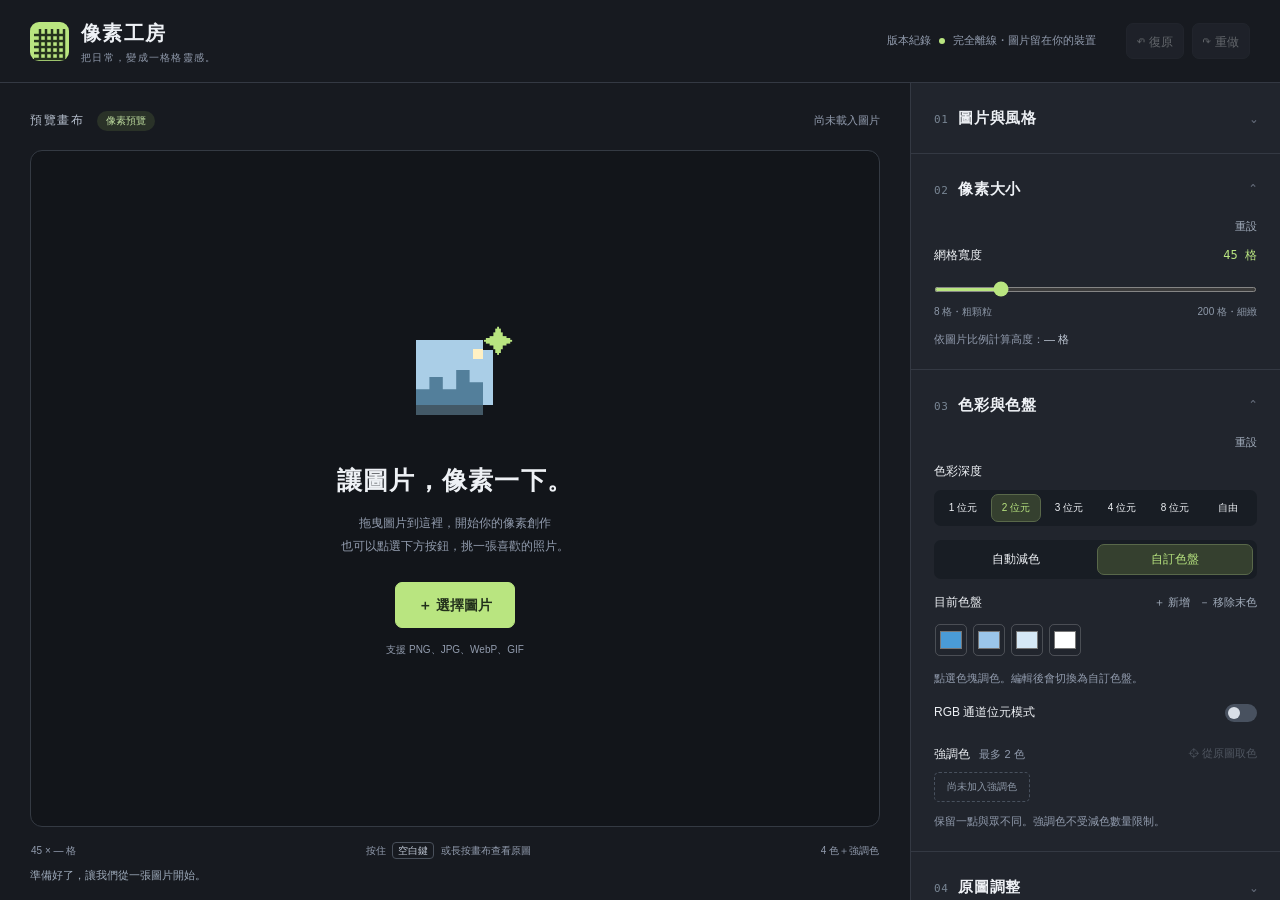
==== index.html @ fbfb3b8d "deploy: publish Pixel Studio v1.1.0 with release history" ====
<!doctype html>
<html lang="zh-TW">
<head><meta charset="utf-8"><meta name="viewport" content="width=device-width,initial-scale=1"><meta name="author" content="muddy.soup"><meta name="theme-color" content="#171a20"><title>像素工房｜像素藝術轉換器</title><link rel="stylesheet" href="styles.css"><link rel="icon" href="data:image/svg+xml,%3Csvg xmlns='http://www.w3.org/2000/svg' viewBox='0 0 32 32'%3E%3Crect width='32' height='32' rx='6' fill='%23b9e580'/%3E%3Cpath d='M7 7h18v18H7zM7 13h18M7 19h18M13 7v18M19 7v18' fill='none' stroke='%2322301b' stroke-width='2'/%3E%3C/svg%3E"></head>
<body>
<header class="topbar"><a class="brand" href="./index.html"><span class="brand-icon" aria-hidden="true">▦</span><span>像素工房<small>把日常，變成一格格靈感。</small></span></a><div class="header-actions"><a class="version-link" href="./changelog.html" target="_blank" rel="noopener" title="v1.1.0 版本紀錄">版本紀錄</a><span class="privacy"><i></i>完全離線・圖片留在你的裝置</span><button id="undo" class="icon-button" title="復原（Ctrl / ⌘ + Z）" disabled>↶ <span>復原</span></button><button id="redo" class="icon-button" title="重做（Ctrl / ⌘ + Shift + Z）" disabled>↷ <span>重做</span></button></div></header>
<main class="workspace">
<section class="preview-pane" aria-label="圖片預覽">
<div class="preview-toolbar"><span class="eyebrow">預覽畫布</span><span id="previewMode" class="pill">像素預覽</span><span id="imageInfo" class="image-info">尚未載入圖片</span></div>
<div id="stage" class="stage" tabindex="0" aria-label="預覽畫布，可拖放圖片；按住空白鍵查看原圖">
<div id="empty" class="empty"><div class="empty-art" aria-hidden="true"><span>✦</span><i></i><b></b></div><h1>讓圖片，像素一下。</h1><p>拖曳圖片到這裡，開始你的像素創作<br>也可以點選下方按鈕，挑一張喜歡的照片。</p><button id="emptyUpload" class="primary">＋ 選擇圖片</button><small>支援 PNG、JPG、WebP、GIF</small></div>
<div id="canvasWrap" class="canvas-wrap" hidden><canvas id="preview" aria-label="轉換後的像素圖片"></canvas><canvas id="original" aria-label="原始圖片" hidden></canvas><canvas id="gridCanvas" aria-hidden="true"></canvas></div>
<div id="dropHint" class="drop-hint" hidden>放開圖片，開始轉換</div><div id="processing" class="processing" hidden>正在繪製像素…</div>
</div>
<footer class="preview-footer"><span id="gridInfo">45 × — 格</span><span>按住 <kbd>空白鍵</kbd> 或長按畫布查看原圖</span><span id="colorInfo">4 色＋強調色</span></footer>
<div id="status" class="status" role="status" aria-live="polite">準備好了，讓我們從一張圖片開始。</div>
</section>
<aside class="controls" aria-label="轉換設定">
<section class="control-section"><details id="presetDetails"><summary><span class="section-heading"><h2><span>01</span>圖片與風格</h2><span class="disclosure" aria-hidden="true">⌄</span></span></summary><div class="section-reset"><button class="reset" data-reset="preset">重設</button></div><input id="fileInput" type="file" accept="image/png,image/jpeg,image/webp,image/gif,image/bmp,image/avif" hidden><button id="upload" class="upload-button">＋ 上傳圖片 <span id="filename">從裝置選擇</span></button><div class="label-line"><label>風格預設</label><button id="savePreset" class="text-button">＋ 儲存目前設定</button></div><div id="presets" class="presets"></div><form id="presetForm" class="preset-form" hidden><input id="presetName" type="text" maxlength="30" placeholder="為你的風格取個名字" aria-label="預設名稱"><button class="small-button" type="submit">儲存</button><button id="cancelPreset" type="button" class="small-button">取消</button></form></details></section>
<section class="control-section"><details id="pixelDetails" open><summary><span class="section-heading"><h2><span>02</span>像素大小</h2><span class="disclosure" aria-hidden="true">⌄</span></span></summary><div class="section-reset"><button class="reset" data-reset="pixel">重設</button></div><div class="label-line"><label for="width">網格寬度</label><output id="widthValue" for="width">45 格</output></div><input id="width" type="range" min="8" max="200" value="45"><div class="range-hints"><span>8 格・粗顆粒</span><span>200 格・細緻</span></div><p class="hint">依圖片比例計算高度：<strong id="heightValue">— 格</strong></p></details></section>
<section class="control-section"><details id="colorDetails" open><summary><span class="section-heading"><h2><span>03</span>色彩與色盤</h2><span class="disclosure" aria-hidden="true">⌄</span></span></summary><div class="section-reset"><button class="reset" data-reset="color">重設</button></div><label class="field-label">色彩深度</label><div id="bits" class="segmented bits" aria-label="色彩深度"><button data-bit="1">1 位元</button><button data-bit="2">2 位元</button><button data-bit="3">3 位元</button><button data-bit="4">4 位元</button><button data-bit="8">8 位元</button><button data-bit="free">自由</button></div><div id="freeRow" hidden><div class="label-line"><label for="count">色彩數量</label><output id="countValue">4 色</output></div><input id="count" type="range" min="2" max="256" value="4"></div><div class="segmented mode" id="modes"><button data-mode="auto">自動減色</button><button data-mode="custom">自訂色盤</button></div><div class="label-line"><label id="paletteLabel">目前色盤</label><span><button id="addColor" class="text-button">＋ 新增</button><button id="removeColor" class="text-button">－ 移除末色</button></span></div><div id="palette" class="palette" aria-labelledby="paletteLabel"></div><p class="hint">點選色塊調色。編輯後會切換為自訂色盤。</p><div class="toggle-line"><label for="rgb">RGB 通道位元模式</label><input id="rgb" type="checkbox" role="switch"></div><div id="rgbOptions" class="rgb-options" hidden><label>紅 <select id="redBits" aria-label="紅色通道位元"><option>1</option><option>2</option><option selected>3</option><option>4</option><option>5</option><option>6</option><option>7</option><option>8</option></select></label><label>綠 <select id="greenBits" aria-label="綠色通道位元"><option>1</option><option>2</option><option selected>3</option><option>4</option><option>5</option><option>6</option><option>7</option><option>8</option></select></label><label>藍 <select id="blueBits" aria-label="藍色通道位元"><option>1</option><option selected>2</option><option>3</option><option>4</option><option>5</option><option>6</option><option>7</option><option>8</option></select></label><p class="hint">改用固定 RGB 格點量化；強調色仍優先保留。下方顯示實際使用色彩。</p></div><div class="label-line accent-heading"><label>強調色 <small>最多 2 色</small></label><button id="eyedropper" class="text-button" disabled>⌖ 從原圖取色</button></div><div id="accents" class="accents"></div><p id="pickHint" class="hint">保留一點與眾不同。強調色不受減色數量限制。</p></details></section>
<section class="control-section"><details id="adjustDetails"><summary><span class="section-heading"><h2><span>04</span>原圖調整</h2><span class="disclosure">⌄</span></span></summary><div class="label-line"><span class="hint">減色前套用至原圖</span><button class="reset" data-reset="adjust">重設</button></div><div class="label-line"><label for="brightness">亮度</label><output id="brightnessValue">0</output></div><input id="brightness" type="range" min="-100" max="100" value="0"><div class="label-line"><label for="contrast">對比</label><output id="contrastValue">0</output></div><input id="contrast" type="range" min="-100" max="100" value="0"><div class="label-line"><label for="saturation">飽和度</label><output id="saturationValue">0</output></div><input id="saturation" type="range" min="-100" max="100" value="0"></details></section>
<section class="control-section"><details id="detailDetails"><summary><span class="section-heading"><h2><span>05</span>細節處理</h2><span class="disclosure" aria-hidden="true">⌄</span></span></summary><div class="section-reset"><button class="reset" data-reset="detail">重設</button></div><div class="toggle-line"><label for="dither">抖色 <small>增加色彩層次</small></label><input id="dither" type="checkbox" role="switch"></div><select id="ditherMethod" aria-label="抖色方式" hidden><option value="floyd">佛洛伊德－史坦伯格</option><option value="bayer">拜耳有序抖色</option></select><div class="toggle-line"><label for="clean">移除孤立雜點</label><input id="clean" type="checkbox" role="switch"></div><div class="toggle-line"><label for="outline">像素描邊</label><div class="inline"><input id="outlineColor" type="color" value="#17202b" aria-label="描邊顏色"><input id="outline" type="checkbox" role="switch"></div></div><p class="hint compact">沿主體外緣與明顯色塊邊界描邊。</p><div class="toggle-line"><label for="grid">網格輔助線</label><div class="inline"><input id="gridColor" type="color" value="#667085" aria-label="網格顏色"><input id="grid" type="checkbox" role="switch"></div></div></details></section>
<section class="control-section"><details id="editorDetails"><summary><span class="section-heading"><h2><span>06</span>手動修像素</h2><span class="disclosure" aria-hidden="true">⌄</span></span></summary>
<div id="editorTools" class="editor-tools" aria-label="修像素工具"><button data-tool="view" aria-pressed="true">檢視</button><button data-tool="pencil" aria-pressed="false" disabled>鉛筆</button><button data-tool="eraser" aria-pressed="false" disabled>橡皮擦</button><button data-tool="picker" aria-pressed="false" disabled>滴管</button></div>
<p class="hint">從目前色盤選色後，在預覽上點選或拖曳。滴管取像素成品的顏色；橡皮擦會變透明。</p><div id="paintPalette" class="paint-palette" aria-label="繪畫色盤"></div><p id="brushInfo" class="hint"></p>
<div class="label-line"><span id="editCount">尚未修補</span><button id="clearEdits" class="text-button" disabled>清除修補</button></div><p class="hint">調色與效果會保留修補的原色。改變格數或換圖前會提醒。檢視模式可長按對照原圖；修補請先下載保存。</p>
</details></section>
<section class="control-section"><details id="backgroundDetails"><summary><span class="section-heading"><h2><span>07</span>去除背景</h2><span class="disclosure" aria-hidden="true">⌄</span></span></summary>
<div class="editor-tools"><button id="removeBackground" disabled>一鍵去背</button><button id="restoreBackground" disabled>還原背景</button></div>
<div class="label-line"><label for="backgroundTolerance">色彩容差</label><output id="backgroundToleranceValue">24</output></div><input id="backgroundTolerance" type="range" min="0" max="100" value="24">
<p class="hint">依邊緣主要顏色移除連通背景。容差越高，移除越多；適合單色或近似單色背景，主體若與背景同色可能一起移除。手動修補會保留。</p><p id="backgroundInfo" class="hint" role="status">尚未去背</p>
</details></section>
<section class="control-section export-section"><details id="exportDetails"><summary><span class="section-heading"><h2><span>08</span>匯出作品</h2><span class="disclosure" aria-hidden="true">⌄</span></span></summary><div class="section-reset"><button class="reset" data-reset="export">重設</button></div><div class="label-line"><label for="scale">放大倍率</label><output id="scaleValue">10 倍</output></div><input id="scale" type="range" min="1" max="20" value="10"><div class="toggle-line"><label for="exportGrid">在 PNG 中包含網格</label><input id="exportGrid" type="checkbox" role="switch"></div><div class="export-info"><span>PNG・保留透明背景</span><span id="exportSize">— × — 像素</span></div><button id="download" class="primary download" disabled>↓ 下載像素 PNG</button><button id="downloadSVG" class="download svg-download" disabled>↓ 下載向量 SVG</button><p class="hint center">PNG 近鄰放大；SVG 合併同色方塊，可任意縮放。<br>SVG 保留透明背景，不包含輔助網格。</p></details></section>
</aside></main><script src="app.js"></script></body></html>
---- styles.css ----
:root{color-scheme:dark;--bg:#171a20;--panel:#21252d;--line:#343943;--text:#eef1f5;--muted:#929cae;--accent:#b9e580}*{box-sizing:border-box}body{margin:0;background:var(--bg);color:var(--text);font:14px/1.6 -apple-system,BlinkMacSystemFont,"Segoe UI","Noto Sans TC",sans-serif}button,input,select{font:inherit}button{cursor:pointer;border:1px solid var(--line);color:var(--text);background:#2b303a;border-radius:7px;padding:8px 12px;transition:background .15s,border-color .15s}button:hover{background:#3a424e;border-color:#73806f}button:disabled{opacity:.35;cursor:not-allowed}button:focus-visible,input:focus-visible,select:focus-visible,summary:focus-visible,.stage:focus-visible{outline:2px solid var(--accent);outline-offset:4px}button.active{background:#35402d;border-color:var(--accent);color:#d7f7b4}input[type=range]{width:100%;height:5px;accent-color:var(--accent);cursor:pointer;margin:14px 0 12px}input[type=color]{padding:3px;width:34px;height:29px;background:#303640;border:1px solid #4a5361;border-radius:5px;cursor:pointer}input[type=checkbox]{appearance:none;width:32px;height:18px;flex-shrink:0;border-radius:12px;background:#48515f;cursor:pointer;position:relative;margin:0}input[type=checkbox]:after{content:"";width:12px;height:12px;border-radius:50%;position:absolute;top:3px;left:3px;background:#d8dee6;transition:transform .15s}input[type=checkbox]:checked{background:#9ecb6c}input[type=checkbox]:checked:after{background:#19231a;transform:translateX(14px)}input[type=text],select{border:1px solid var(--line);border-radius:6px;color:var(--text);background:#191e26;padding:7px 9px;max-width:100%}select{width:100%;margin:6px 0}input[type=text]{min-width:0}h1,h2,p{margin:0}h2{font-size:15px;font-weight:650;letter-spacing:.04em}h2>span{font:11px ui-monospace,monospace;color:#788593;margin-right:10px}small{font-size:11px;color:var(--muted)}[hidden]{display:none!important}.topbar{height:83px;display:flex;align-items:center;justify-content:space-between;border-bottom:1px solid var(--line);padding:0 30px;gap:20px}.brand{display:flex;gap:12px;align-items:center;text-decoration:none;color:var(--text);font-size:20px;font-weight:750;letter-spacing:.07em}.brand small{display:block;font-size:10px;font-weight:400;letter-spacing:.13em;margin-top:1px}.brand-icon{width:39px;height:39px;background:var(--accent);color:#25331d;display:grid;place-items:center;font-size:30px;border-radius:9px}.header-actions{display:flex;align-items:center;gap:8px}.privacy{font-size:11px;color:var(--muted);margin-right:22px}.privacy i{display:inline-block;width:6px;height:6px;background:var(--accent);border-radius:100%;margin-right:8px}.icon-button{font-size:15px;padding:5px 10px}.icon-button span{font-size:12px}.workspace{display:grid;grid-template-columns:minmax(0,1fr) 370px;height:calc(100dvh - 83px)}.preview-pane{padding:25px 30px 12px;display:flex;flex-direction:column;min-width:0;min-height:0}.preview-toolbar{display:flex;align-items:center;gap:12px;margin-bottom:17px;min-height:25px}.eyebrow{font-size:12px;letter-spacing:.14em;color:#b7c0ce}.pill{background:#2a3228;color:#bddb9e;font-size:10px;padding:2px 9px;border-radius:20px}.image-info{margin-left:auto;font-size:11px;color:var(--muted);overflow:hidden;text-overflow:ellipsis;white-space:nowrap;max-width:45%}.stage{position:relative;flex:1;min-height:260px;background:#12151a;border:1px solid #343a43;border-radius:12px;display:flex;align-items:center;justify-content:center;overflow:hidden;padding:28px;touch-action:pan-y;user-select:none}.stage.dragging{border:2px dashed var(--accent)}.stage.picking{cursor:crosshair}.empty{text-align:center}.empty-art{width:118px;height:109px;margin:0 auto 32px;position:relative;background:linear-gradient(90deg,transparent 49%,#222b33 50%,transparent 51%),linear-gradient(transparent 49%,#222b33 50%,transparent 51%);background-size:20px 20px}.empty-art i{display:block;width:67px;height:55px;background:#aacee7;position:absolute;left:20px;top:31px;box-shadow:10px 0 #aacee7,0 -10px #aacee7,0 10px #435967}.empty-art i:after{content:"";position:absolute;bottom:0;left:0;width:67px;height:35px;background:#537f9b;clip-path:polygon(0 100%,0 55%,20% 55%,20% 20%,40% 20%,40% 55%,60% 55%,60% 0,80% 0,80% 35%,100% 35%,100% 100%)}.empty-art b{position:absolute;width:10px;height:10px;background:#fff1c4;top:30px;right:31px}.empty-art span{position:absolute;right:0;top:0;color:var(--accent);font-size:30px}.empty h1{font-size:25px;letter-spacing:.05em;margin-bottom:12px}.empty p{font-size:12px;color:var(--muted);line-height:1.9;margin-bottom:24px}.primary{background:var(--accent);color:#22301b;border-color:var(--accent);font-weight:700;padding:11px 22px}.primary:hover{background:#ccec9e;border-color:#ccec9e}.empty small{display:block;margin-top:14px;font-size:10px}.canvas-wrap{position:relative;flex:none;background-color:#eef0f1;background-image:linear-gradient(45deg,#ccd0d4 25%,transparent 25%),linear-gradient(-45deg,#ccd0d4 25%,transparent 25%),linear-gradient(45deg,transparent 75%,#ccd0d4 75%),linear-gradient(-45deg,transparent 75%,#ccd0d4 75%);background-size:16px 16px;background-position:0 0,0 8px,8px -8px,-8px 0;box-shadow:0 6px 35px #0005}.canvas-wrap canvas{display:block;width:100%;height:100%;image-rendering:-moz-crisp-edges;image-rendering:pixelated}#original{image-rendering:auto}#gridCanvas{position:absolute;inset:0;pointer-events:none}.preview-footer{display:flex;align-items:center;justify-content:space-between;gap:10px;font-size:10px;color:var(--muted);padding:16px 1px 8px}kbd{font:10px inherit;border:1px solid #49505b;border-radius:4px;padding:2px 5px;color:#c0c8d5;margin:0 4px}.status{font-size:11px;color:#9eabbb;min-height:21px}.status.error{color:#ffada3}.processing{position:absolute;bottom:14px;right:14px;background:#222c;backdrop-filter:blur(8px);padding:6px 12px;border-radius:6px;font-size:12px}.drop-hint{position:absolute;inset:0;display:grid;place-items:center;background:#263223ee;font-size:22px;color:var(--accent);z-index:3;pointer-events:none}.controls{overflow-y:auto;background:var(--panel);border-left:1px solid var(--line);scrollbar-color:#515b68 transparent;scrollbar-width:thin}.control-section{padding:21px 23px;border-bottom:1px solid var(--line)}.section-heading{display:flex;align-items:center;justify-content:space-between;margin-bottom:17px}.reset,.text-button{border:0;background:transparent;padding:0;color:#a5b0bf;font-size:11px;border-radius:2px}.reset:hover,.text-button:hover{background:transparent;color:var(--accent)}.upload-button{width:100%;text-align:left;border-style:dashed;font-size:12px;padding:12px;margin-bottom:17px;background:#272d36}.upload-button span{float:right;font-size:10px;color:var(--muted);max-width:160px;overflow:hidden;text-overflow:ellipsis;white-space:nowrap}.label-line{display:flex;align-items:center;justify-content:space-between;gap:8px;margin:8px 0;font-size:12px}.label-line>span:has(button){display:flex;gap:9px}output{color:var(--accent);font:12px ui-monospace,monospace}.presets{display:flex;gap:7px;flex-wrap:wrap;margin-top:10px}.preset-item{position:relative;display:flex;align-items:center;max-width:100%}.preset-button{font-size:11px;padding:8px 10px;display:flex;gap:7px;align-items:center;min-width:0}.preset-dots{display:flex}.preset-dots i{height:9px;width:6px}.preset-delete{font-size:12px;border-radius:0 6px 6px 0;padding:7px 6px;margin-left:-3px}.preset-form{display:flex;gap:5px;margin-top:12px}.preset-form input{width:100%}.small-button{font-size:11px;padding:5px;white-space:nowrap}.range-hints{display:flex;justify-content:space-between;color:#8e99a9;font-size:10px}.hint{font-size:11px;color:var(--muted);line-height:1.7;margin-top:10px}.hint strong{font-weight:400;color:#c1cad7}.field-label{font-size:12px;display:block;margin-bottom:9px}.segmented{display:flex;gap:3px;background:#181d24;padding:4px;border-radius:7px}.segmented button{flex:1;white-space:nowrap;padding:5px 0;font-size:10px;background:transparent;border:1px solid transparent}.segmented button.active{color:var(--accent);background:#35402f;border-color:#59684a}.mode{margin:14px 0}.mode button{font-size:12px}.palette{display:flex;gap:6px;flex-wrap:wrap;max-height:165px;overflow-y:auto;padding:3px 1px}.swatch{width:32px!important;height:32px!important;padding:2px!important;border:1px solid #ffffff30!important;background:transparent!important}.palette.large .swatch{width:25px!important;height:25px!important}.toggle-line{display:flex;justify-content:space-between;align-items:center;gap:12px;margin-top:16px;font-size:12px}.toggle-line label{cursor:pointer}.toggle-line small{margin-left:5px;font-size:10px}.inline{display:flex;align-items:center;gap:10px}.rgb-options{display:flex;gap:10px;flex-wrap:wrap;margin-top:12px}.rgb-options label{flex:1;font-size:12px}.rgb-options select{display:inline-block;width:50px;margin-left:3px}.rgb-options p{width:100%;margin:0}.accent-heading{margin-top:22px}.accent-heading small{margin-left:6px}.accents{display:flex;gap:8px}.accent-chip{display:flex;align-items:center;gap:4px;padding:4px;background:#191e26;border-radius:6px}.accent-chip button{border:0;background:transparent;padding:0 5px;color:#c3cbd7}.accent-placeholder{border:1px dashed #48515e;border-radius:5px;padding:6px 12px;font-size:10px;color:#8e99a9}.compact{font-size:10px;margin-top:5px}summary{cursor:pointer;list-style:none}summary::-webkit-details-marker{display:none}summary .section-heading{margin-bottom:0}details[open] summary{margin-bottom:15px}details[open] .disclosure{transform:rotate(180deg)}.disclosure{color:var(--muted)}.export-info{display:flex;justify-content:space-between;font-size:10px;color:#9faaba;margin:20px 0 12px}.download{width:100%}.center{text-align:center}.export-section{border-bottom:0}@media(min-width:1500px){.workspace{grid-template-columns:minmax(0,1fr) 400px}.control-section{padding:24px 28px}}@media(max-width:950px){.workspace{grid-template-columns:minmax(0,1fr) 335px}.preview-pane{padding:20px 18px 10px}.privacy{display:none}.preview-footer{flex-wrap:wrap}.preview-footer>span:nth-child(2){order:3;width:100%;text-align:center}.topbar{padding:0 20px}.stage{padding:16px}.control-section{padding:19px}}@media(max-width:680px){.topbar{height:73px;padding:0 15px}.brand{font-size:17px}.brand small{font-size:9px}.icon-button span{display:none}.workspace{display:flex;flex-direction:column;height:auto}.preview-pane{height:62dvh;min-height:390px;padding:15px}.controls{overflow:visible;border-left:0;border-top:1px solid var(--line)}.empty h1{font-size:20px}.empty-art{display:none}.empty p{margin-bottom:15px}.preview-toolbar{margin-bottom:10px}.stage{min-height:210px}.control-section{padding:21px}.image-info{max-width:40%}}

/* Native disclosures retain keyboard and screen-reader semantics. */
.section-reset { display: flex; justify-content: flex-end; margin: 0 0 10px; }
.control-section summary { padding: 2px 0; }
.control-section summary:hover h2 { color: var(--accent); }

/* Editing uses its own swatches, leaving the existing color pickers intact. */
.editor-tools { display: flex; flex-wrap: wrap; gap: 6px; }
.editor-tools button { padding: 7px 10px; font-size: 12px; }
.paint-palette { display: flex; flex-wrap: wrap; gap: 7px; max-height: 160px; overflow: auto; padding: 6px; margin-top: 10px; }
.paint-swatch { width: 32px; height: 32px; min-width: 32px; padding: 0; border: 2px solid #ffffff40; }
.paint-swatch[aria-pressed="true"] { outline: 2px solid var(--accent); outline-offset: 2px; }
.stage.editing { touch-action: none; }
.stage.editing #preview { cursor: crosshair; touch-action: none; }

.svg-download { margin-top: 10px; }

/* Public release history; the converter remains a standalone static page. */
.version-link { color: var(--muted); font-size: 11px; white-space: nowrap; text-decoration: none; }
.version-link:hover, .version-link:focus-visible { color: var(--accent); }
.release-content { max-width: 800px; margin: 0 auto; padding: 48px 28px; }
.release-back { display: inline-block; margin-bottom: 40px; color: var(--accent); text-decoration: none; }
.release-content h1 { font-size: 32px; margin: 8px 0; }
.release-intro { color: var(--muted); margin-bottom: 36px; }
.release-content article { padding: 28px 0; border-top: 1px solid var(--line); }
.release-content h2 { font-size: 22px; margin-bottom: 16px; }
.release-content h2 small { display: inline-block; margin-left: 10px; }
.release-content h3 { font-size: 15px; margin: 26px 0 8px; }
.release-content ul { padding-left: 22px; }
.release-content li { margin: 9px 0; }
.release-content footer { border-top: 1px solid var(--line); padding-top: 24px; color: var(--muted); font-size: 12px; }
@media(max-width:680px) { .topbar { gap: 10px; } .version-link { font-size: 10px; } .release-content { padding: 28px 20px; } }
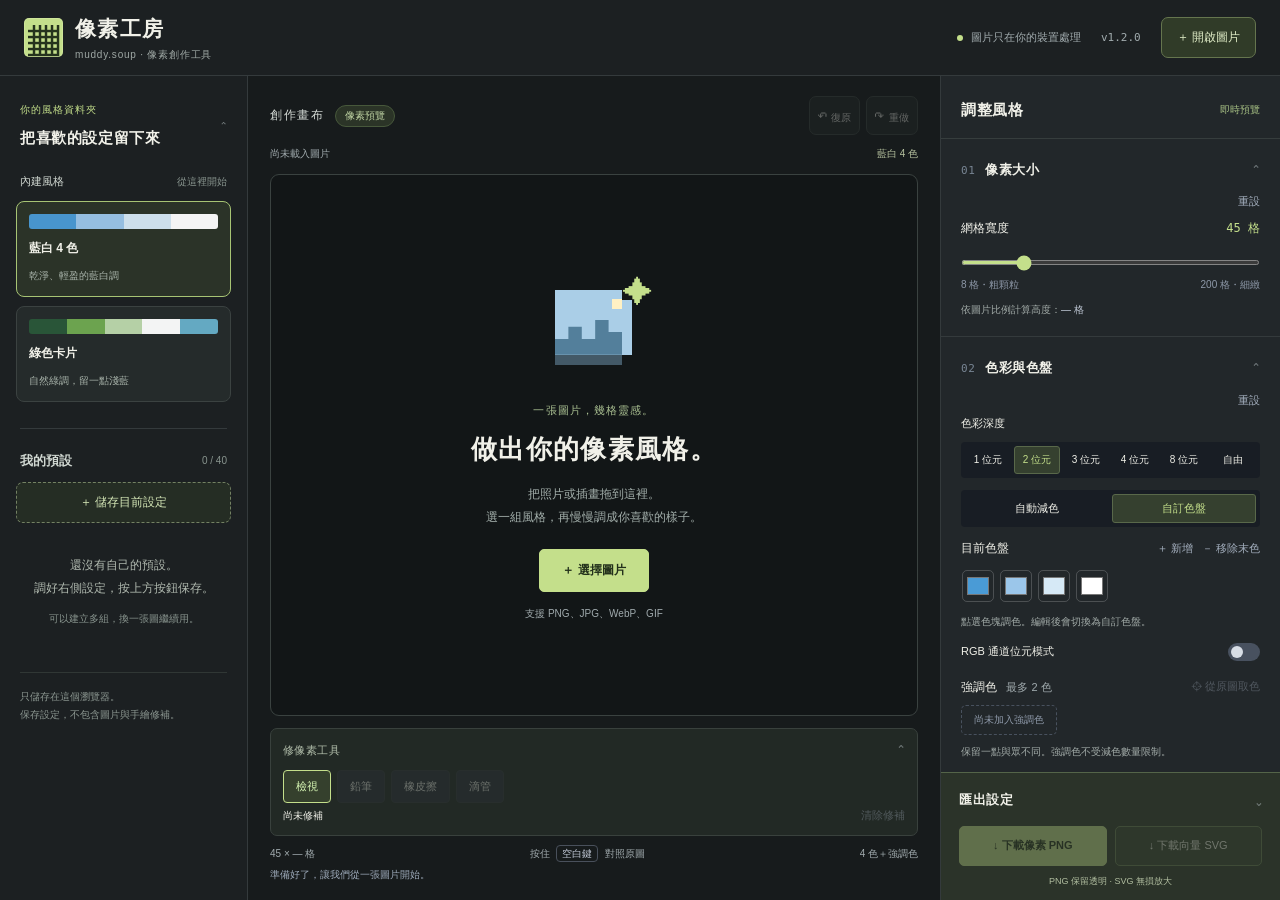
==== commit 37a65b21: "deploy: publish Pixel Studio v1.2.0 with release history" ====
--- a/index.html
+++ b/index.html
@@ -2,33 +2,32 @@
 <html lang="zh-TW">
 <head><meta charset="utf-8"><meta name="viewport" content="width=device-width,initial-scale=1"><meta name="author" content="muddy.soup"><meta name="theme-color" content="#171a20"><title>像素工房｜像素藝術轉換器</title><link rel="stylesheet" href="styles.css"><link rel="icon" href="data:image/svg+xml,%3Csvg xmlns='http://www.w3.org/2000/svg' viewBox='0 0 32 32'%3E%3Crect width='32' height='32' rx='6' fill='%23b9e580'/%3E%3Cpath d='M7 7h18v18H7zM7 13h18M7 19h18M13 7v18M19 7v18' fill='none' stroke='%2322301b' stroke-width='2'/%3E%3C/svg%3E"></head>
 <body>
-<header class="topbar"><a class="brand" href="./index.html"><span class="brand-icon" aria-hidden="true">▦</span><span>像素工房<small>把日常，變成一格格靈感。</small></span></a><div class="header-actions"><a class="version-link" href="./changelog.html" target="_blank" rel="noopener" title="v1.1.0 版本紀錄">版本紀錄</a><span class="privacy"><i></i>完全離線・圖片留在你的裝置</span><button id="undo" class="icon-button" title="復原（Ctrl / ⌘ + Z）" disabled>↶ <span>復原</span></button><button id="redo" class="icon-button" title="重做（Ctrl / ⌘ + Shift + Z）" disabled>↷ <span>重做</span></button></div></header>
-<main class="workspace">
+<header class="topbar"><a class="brand" href="./index.html"><span class="brand-icon" aria-hidden="true">▦</span><span>像素工房<small>muddy.soup · 像素創作工具</small></span></a><div class="header-actions"><span class="privacy"><i></i>圖片只在你的裝置處理</span><a class="version-link" href="./changelog.html" target="_blank" rel="noopener" title="v1.2.0 版本紀錄">v1.2.0</a><input id="fileInput" type="file" accept="image/png,image/jpeg,image/webp,image/gif,image/bmp,image/avif" hidden><button id="upload" class="upload-button header-upload">＋ 開啟圖片 <span id="filename">從裝置選擇</span></button></div></header>
+<main class="workspace"><aside class="preset-library" aria-label="風格與預設"><details id="presetDetails" open>
+<summary class="library-heading"><span><span class="eyebrow">你的風格資料夾</span><h2>把喜歡的設定留下來</h2></span><span class="disclosure" aria-hidden="true">⌄</span></summary>
+<div class="library-body"><div class="library-label">內建風格 <span>從這裡開始</span></div><div id="presets" class="presets"></div>
+<div class="library-label my-label"><h3>我的預設</h3><span id="presetCount">0 / 40</span></div>
+<button id="savePreset" class="save-preset">＋ 儲存目前設定</button>
+<form id="presetForm" class="preset-form" hidden><label id="presetFormTitle" for="presetName">為這組設定取個名字</label><input id="presetName" type="text" maxlength="30" placeholder="例如：海邊藍、植物卡片" autocomplete="off" aria-describedby="presetFormError"><div id="presetFormError" class="form-error" role="alert"></div><div class="form-actions"><button id="presetSubmit" class="primary" type="submit">儲存</button><button id="cancelPreset" type="button">取消</button></div></form>
+<div id="myPresets" class="my-presets"></div><p id="presetEmpty" class="preset-empty">還沒有自己的預設。<br>調好右側設定，按上方按鈕保存。<span>可以建立多組，換一張圖繼續用。</span></p>
+<p class="library-note">只儲存在這個瀏覽器。<br>保存設定，不包含圖片與手繪修補。</p></div></details></aside>
 <section class="preview-pane" aria-label="圖片預覽">
-<div class="preview-toolbar"><span class="eyebrow">預覽畫布</span><span id="previewMode" class="pill">像素預覽</span><span id="imageInfo" class="image-info">尚未載入圖片</span></div>
+<div class="preview-toolbar"><div class="preview-title"><span class="eyebrow">創作畫布</span><span id="previewMode" class="pill">像素預覽</span></div><div class="history-actions"><button id="undo" class="icon-button" title="復原（Ctrl / ⌘ + Z）" disabled>↶ <span>復原</span></button><button id="redo" class="icon-button" title="重做（Ctrl / ⌘ + Shift + Z）" disabled>↷ <span>重做</span></button></div></div>
+<div class="document-line"><span id="imageInfo" class="image-info">尚未載入圖片</span><span id="activeStyle" class="active-style">藍白 4 色</span></div>
 <div id="stage" class="stage" tabindex="0" aria-label="預覽畫布，可拖放圖片；按住空白鍵查看原圖">
-<div id="empty" class="empty"><div class="empty-art" aria-hidden="true"><span>✦</span><i></i><b></b></div><h1>讓圖片，像素一下。</h1><p>拖曳圖片到這裡，開始你的像素創作<br>也可以點選下方按鈕，挑一張喜歡的照片。</p><button id="emptyUpload" class="primary">＋ 選擇圖片</button><small>支援 PNG、JPG、WebP、GIF</small></div>
+<div id="empty" class="empty"><div class="empty-art" aria-hidden="true"><span>✦</span><i></i><b></b></div><div class="empty-kicker">一張圖片，幾格靈感。</div><h1>做出你的像素風格。</h1><p>把照片或插畫拖到這裡。<br>選一組風格，再慢慢調成你喜歡的樣子。</p><button id="emptyUpload" class="primary">＋ 選擇圖片</button><small>支援 PNG、JPG、WebP、GIF</small></div>
 <div id="canvasWrap" class="canvas-wrap" hidden><canvas id="preview" aria-label="轉換後的像素圖片"></canvas><canvas id="original" aria-label="原始圖片" hidden></canvas><canvas id="gridCanvas" aria-hidden="true"></canvas></div>
 <div id="dropHint" class="drop-hint" hidden>放開圖片，開始轉換</div><div id="processing" class="processing" hidden>正在繪製像素…</div>
 </div>
-<footer class="preview-footer"><span id="gridInfo">45 × — 格</span><span>按住 <kbd>空白鍵</kbd> 或長按畫布查看原圖</span><span id="colorInfo">4 色＋強調色</span></footer>
+<section class="editor-shelf"><details id="editorDetails" open><summary><span class="section-heading"><h2>修像素工具</h2><span class="disclosure" aria-hidden="true">⌄</span></span></summary>
+<div id="editorTools" class="editor-tools" aria-label="修像素工具"><button data-tool="view" aria-pressed="true">檢視</button><button data-tool="pencil" aria-pressed="false" disabled>鉛筆</button><button data-tool="eraser" aria-pressed="false" disabled>橡皮擦</button><button data-tool="picker" aria-pressed="false" disabled>滴管</button></div>
+<div id="paintPalette" class="paint-palette" aria-label="繪畫色盤"></div><p id="brushInfo" class="hint"></p>
+<div class="label-line"><span id="editCount">尚未修補</span><button id="clearEdits" class="text-button" disabled>清除修補</button></div>
+</details></section><footer class="preview-footer"><span id="gridInfo">45 × — 格</span><span>按住 <kbd>空白鍵</kbd> 對照原圖</span><span id="colorInfo">4 色＋強調色</span></footer>
 <div id="status" class="status" role="status" aria-live="polite">準備好了，讓我們從一張圖片開始。</div>
 </section>
-<aside class="controls" aria-label="轉換設定">
-<section class="control-section"><details id="presetDetails"><summary><span class="section-heading"><h2><span>01</span>圖片與風格</h2><span class="disclosure" aria-hidden="true">⌄</span></span></summary><div class="section-reset"><button class="reset" data-reset="preset">重設</button></div><input id="fileInput" type="file" accept="image/png,image/jpeg,image/webp,image/gif,image/bmp,image/avif" hidden><button id="upload" class="upload-button">＋ 上傳圖片 <span id="filename">從裝置選擇</span></button><div class="label-line"><label>風格預設</label><button id="savePreset" class="text-button">＋ 儲存目前設定</button></div><div id="presets" class="presets"></div><form id="presetForm" class="preset-form" hidden><input id="presetName" type="text" maxlength="30" placeholder="為你的風格取個名字" aria-label="預設名稱"><button class="small-button" type="submit">儲存</button><button id="cancelPreset" type="button" class="small-button">取消</button></form></details></section>
-<section class="control-section"><details id="pixelDetails" open><summary><span class="section-heading"><h2><span>02</span>像素大小</h2><span class="disclosure" aria-hidden="true">⌄</span></span></summary><div class="section-reset"><button class="reset" data-reset="pixel">重設</button></div><div class="label-line"><label for="width">網格寬度</label><output id="widthValue" for="width">45 格</output></div><input id="width" type="range" min="8" max="200" value="45"><div class="range-hints"><span>8 格・粗顆粒</span><span>200 格・細緻</span></div><p class="hint">依圖片比例計算高度：<strong id="heightValue">— 格</strong></p></details></section>
-<section class="control-section"><details id="colorDetails" open><summary><span class="section-heading"><h2><span>03</span>色彩與色盤</h2><span class="disclosure" aria-hidden="true">⌄</span></span></summary><div class="section-reset"><button class="reset" data-reset="color">重設</button></div><label class="field-label">色彩深度</label><div id="bits" class="segmented bits" aria-label="色彩深度"><button data-bit="1">1 位元</button><button data-bit="2">2 位元</button><button data-bit="3">3 位元</button><button data-bit="4">4 位元</button><button data-bit="8">8 位元</button><button data-bit="free">自由</button></div><div id="freeRow" hidden><div class="label-line"><label for="count">色彩數量</label><output id="countValue">4 色</output></div><input id="count" type="range" min="2" max="256" value="4"></div><div class="segmented mode" id="modes"><button data-mode="auto">自動減色</button><button data-mode="custom">自訂色盤</button></div><div class="label-line"><label id="paletteLabel">目前色盤</label><span><button id="addColor" class="text-button">＋ 新增</button><button id="removeColor" class="text-button">－ 移除末色</button></span></div><div id="palette" class="palette" aria-labelledby="paletteLabel"></div><p class="hint">點選色塊調色。編輯後會切換為自訂色盤。</p><div class="toggle-line"><label for="rgb">RGB 通道位元模式</label><input id="rgb" type="checkbox" role="switch"></div><div id="rgbOptions" class="rgb-options" hidden><label>紅 <select id="redBits" aria-label="紅色通道位元"><option>1</option><option>2</option><option selected>3</option><option>4</option><option>5</option><option>6</option><option>7</option><option>8</option></select></label><label>綠 <select id="greenBits" aria-label="綠色通道位元"><option>1</option><option>2</option><option selected>3</option><option>4</option><option>5</option><option>6</option><option>7</option><option>8</option></select></label><label>藍 <select id="blueBits" aria-label="藍色通道位元"><option>1</option><option selected>2</option><option>3</option><option>4</option><option>5</option><option>6</option><option>7</option><option>8</option></select></label><p class="hint">改用固定 RGB 格點量化；強調色仍優先保留。下方顯示實際使用色彩。</p></div><div class="label-line accent-heading"><label>強調色 <small>最多 2 色</small></label><button id="eyedropper" class="text-button" disabled>⌖ 從原圖取色</button></div><div id="accents" class="accents"></div><p id="pickHint" class="hint">保留一點與眾不同。強調色不受減色數量限制。</p></details></section>
-<section class="control-section"><details id="adjustDetails"><summary><span class="section-heading"><h2><span>04</span>原圖調整</h2><span class="disclosure">⌄</span></span></summary><div class="label-line"><span class="hint">減色前套用至原圖</span><button class="reset" data-reset="adjust">重設</button></div><div class="label-line"><label for="brightness">亮度</label><output id="brightnessValue">0</output></div><input id="brightness" type="range" min="-100" max="100" value="0"><div class="label-line"><label for="contrast">對比</label><output id="contrastValue">0</output></div><input id="contrast" type="range" min="-100" max="100" value="0"><div class="label-line"><label for="saturation">飽和度</label><output id="saturationValue">0</output></div><input id="saturation" type="range" min="-100" max="100" value="0"></details></section>
-<section class="control-section"><details id="detailDetails"><summary><span class="section-heading"><h2><span>05</span>細節處理</h2><span class="disclosure" aria-hidden="true">⌄</span></span></summary><div class="section-reset"><button class="reset" data-reset="detail">重設</button></div><div class="toggle-line"><label for="dither">抖色 <small>增加色彩層次</small></label><input id="dither" type="checkbox" role="switch"></div><select id="ditherMethod" aria-label="抖色方式" hidden><option value="floyd">佛洛伊德－史坦伯格</option><option value="bayer">拜耳有序抖色</option></select><div class="toggle-line"><label for="clean">移除孤立雜點</label><input id="clean" type="checkbox" role="switch"></div><div class="toggle-line"><label for="outline">像素描邊</label><div class="inline"><input id="outlineColor" type="color" value="#17202b" aria-label="描邊顏色"><input id="outline" type="checkbox" role="switch"></div></div><p class="hint compact">沿主體外緣與明顯色塊邊界描邊。</p><div class="toggle-line"><label for="grid">網格輔助線</label><div class="inline"><input id="gridColor" type="color" value="#667085" aria-label="網格顏色"><input id="grid" type="checkbox" role="switch"></div></div></details></section>
-<section class="control-section"><details id="editorDetails"><summary><span class="section-heading"><h2><span>06</span>手動修像素</h2><span class="disclosure" aria-hidden="true">⌄</span></span></summary>
-<div id="editorTools" class="editor-tools" aria-label="修像素工具"><button data-tool="view" aria-pressed="true">檢視</button><button data-tool="pencil" aria-pressed="false" disabled>鉛筆</button><button data-tool="eraser" aria-pressed="false" disabled>橡皮擦</button><button data-tool="picker" aria-pressed="false" disabled>滴管</button></div>
-<p class="hint">從目前色盤選色後，在預覽上點選或拖曳。滴管取像素成品的顏色；橡皮擦會變透明。</p><div id="paintPalette" class="paint-palette" aria-label="繪畫色盤"></div><p id="brushInfo" class="hint"></p>
-<div class="label-line"><span id="editCount">尚未修補</span><button id="clearEdits" class="text-button" disabled>清除修補</button></div><p class="hint">調色與效果會保留修補的原色。改變格數或換圖前會提醒。檢視模式可長按對照原圖；修補請先下載保存。</p>
-</details></section>
-<section class="control-section"><details id="backgroundDetails"><summary><span class="section-heading"><h2><span>07</span>去除背景</h2><span class="disclosure" aria-hidden="true">⌄</span></span></summary>
+<aside class="controls" aria-label="轉換設定"><div class="inspector-heading"><h2>調整風格</h2><span>即時預覽</span></div><div class="settings-scroll"><section class="control-section"><details id="pixelDetails" open><summary><span class="section-heading"><h2><span>01</span>像素大小</h2><span class="disclosure" aria-hidden="true">⌄</span></span></summary><div class="section-reset"><button class="reset" data-reset="pixel">重設</button></div><div class="label-line"><label for="width">網格寬度</label><output id="widthValue" for="width">45 格</output></div><input id="width" type="range" min="8" max="200" value="45"><div class="range-hints"><span>8 格・粗顆粒</span><span>200 格・細緻</span></div><p class="hint">依圖片比例計算高度：<strong id="heightValue">— 格</strong></p></details></section><section class="control-section"><details id="colorDetails" open><summary><span class="section-heading"><h2><span>02</span>色彩與色盤</h2><span class="disclosure" aria-hidden="true">⌄</span></span></summary><div class="section-reset"><button class="reset" data-reset="color">重設</button></div><label class="field-label">色彩深度</label><div id="bits" class="segmented bits" aria-label="色彩深度"><button data-bit="1">1 位元</button><button data-bit="2">2 位元</button><button data-bit="3">3 位元</button><button data-bit="4">4 位元</button><button data-bit="8">8 位元</button><button data-bit="free">自由</button></div><div id="freeRow" hidden><div class="label-line"><label for="count">色彩數量</label><output id="countValue">4 色</output></div><input id="count" type="range" min="2" max="256" value="4"></div><div class="segmented mode" id="modes"><button data-mode="auto">自動減色</button><button data-mode="custom">自訂色盤</button></div><div class="label-line"><label id="paletteLabel">目前色盤</label><span><button id="addColor" class="text-button">＋ 新增</button><button id="removeColor" class="text-button">－ 移除末色</button></span></div><div id="palette" class="palette" aria-labelledby="paletteLabel"></div><p class="hint">點選色塊調色。編輯後會切換為自訂色盤。</p><div class="toggle-line"><label for="rgb">RGB 通道位元模式</label><input id="rgb" type="checkbox" role="switch"></div><div id="rgbOptions" class="rgb-options" hidden><label>紅 <select id="redBits" aria-label="紅色通道位元"><option>1</option><option>2</option><option selected>3</option><option>4</option><option>5</option><option>6</option><option>7</option><option>8</option></select></label><label>綠 <select id="greenBits" aria-label="綠色通道位元"><option>1</option><option>2</option><option selected>3</option><option>4</option><option>5</option><option>6</option><option>7</option><option>8</option></select></label><label>藍 <select id="blueBits" aria-label="藍色通道位元"><option>1</option><option selected>2</option><option>3</option><option>4</option><option>5</option><option>6</option><option>7</option><option>8</option></select></label><p class="hint">改用固定 RGB 格點量化；強調色仍優先保留。下方顯示實際使用色彩。</p></div><div class="label-line accent-heading"><label>強調色 <small>最多 2 色</small></label><button id="eyedropper" class="text-button" disabled>⌖ 從原圖取色</button></div><div id="accents" class="accents"></div><p id="pickHint" class="hint">保留一點與眾不同。強調色不受減色數量限制。</p></details></section><div class="advanced-label">進一步調整</div><section class="control-section"><details id="adjustDetails"><summary><span class="section-heading"><h2><span>03</span>原圖調整</h2><span class="disclosure">⌄</span></span></summary><div class="label-line"><span class="hint">減色前套用至原圖</span><button class="reset" data-reset="adjust">重設</button></div><div class="label-line"><label for="brightness">亮度</label><output id="brightnessValue">0</output></div><input id="brightness" type="range" min="-100" max="100" value="0"><div class="label-line"><label for="contrast">對比</label><output id="contrastValue">0</output></div><input id="contrast" type="range" min="-100" max="100" value="0"><div class="label-line"><label for="saturation">飽和度</label><output id="saturationValue">0</output></div><input id="saturation" type="range" min="-100" max="100" value="0"></details></section><section class="control-section"><details id="detailDetails"><summary><span class="section-heading"><h2><span>04</span>細節處理</h2><span class="disclosure" aria-hidden="true">⌄</span></span></summary><div class="section-reset"><button class="reset" data-reset="detail">重設</button></div><div class="toggle-line"><label for="dither">抖色 <small>增加色彩層次</small></label><input id="dither" type="checkbox" role="switch"></div><select id="ditherMethod" aria-label="抖色方式" hidden><option value="floyd">佛洛伊德－史坦伯格</option><option value="bayer">拜耳有序抖色</option></select><div class="toggle-line"><label for="clean">移除孤立雜點</label><input id="clean" type="checkbox" role="switch"></div><div class="toggle-line"><label for="outline">像素描邊</label><div class="inline"><input id="outlineColor" type="color" value="#17202b" aria-label="描邊顏色"><input id="outline" type="checkbox" role="switch"></div></div><p class="hint compact">沿主體外緣與明顯色塊邊界描邊。</p><div class="toggle-line"><label for="grid">網格輔助線</label><div class="inline"><input id="gridColor" type="color" value="#667085" aria-label="網格顏色"><input id="grid" type="checkbox" role="switch"></div></div></details></section><section class="control-section"><details id="backgroundDetails"><summary><span class="section-heading"><h2><span>05</span>去除背景</h2><span class="disclosure" aria-hidden="true">⌄</span></span></summary>
 <div class="editor-tools"><button id="removeBackground" disabled>一鍵去背</button><button id="restoreBackground" disabled>還原背景</button></div>
 <div class="label-line"><label for="backgroundTolerance">色彩容差</label><output id="backgroundToleranceValue">24</output></div><input id="backgroundTolerance" type="range" min="0" max="100" value="24">
 <p class="hint">依邊緣主要顏色移除連通背景。容差越高，移除越多；適合單色或近似單色背景，主體若與背景同色可能一起移除。手動修補會保留。</p><p id="backgroundInfo" class="hint" role="status">尚未去背</p>
-</details></section>
-<section class="control-section export-section"><details id="exportDetails"><summary><span class="section-heading"><h2><span>08</span>匯出作品</h2><span class="disclosure" aria-hidden="true">⌄</span></span></summary><div class="section-reset"><button class="reset" data-reset="export">重設</button></div><div class="label-line"><label for="scale">放大倍率</label><output id="scaleValue">10 倍</output></div><input id="scale" type="range" min="1" max="20" value="10"><div class="toggle-line"><label for="exportGrid">在 PNG 中包含網格</label><input id="exportGrid" type="checkbox" role="switch"></div><div class="export-info"><span>PNG・保留透明背景</span><span id="exportSize">— × — 像素</span></div><button id="download" class="primary download" disabled>↓ 下載像素 PNG</button><button id="downloadSVG" class="download svg-download" disabled>↓ 下載向量 SVG</button><p class="hint center">PNG 近鄰放大；SVG 合併同色方塊，可任意縮放。<br>SVG 保留透明背景，不包含輔助網格。</p></details></section>
-</aside></main><script src="app.js"></script></body></html>
+</details></section></div><section class="control-section export-section"><details id="exportDetails"><summary><span class="section-heading"><h2>匯出設定</h2><span class="disclosure" aria-hidden="true">⌄</span></span></summary><div class="section-reset"><button class="reset" data-reset="export">重設</button></div><div class="label-line"><label for="scale">放大倍率</label><output id="scaleValue">10 倍</output></div><input id="scale" type="range" min="1" max="20" value="10"><div class="toggle-line"><label for="exportGrid">在 PNG 中包含網格</label><input id="exportGrid" type="checkbox" role="switch"></div><div class="export-info"><span>PNG・保留透明背景</span><span id="exportSize">— × — 像素</span></div></details><div class="export-actions"><button id="download" class="primary download" disabled>↓ 下載像素 PNG</button><button id="downloadSVG" class="download svg-download" disabled>↓ 下載向量 SVG</button></div><p class="export-note">PNG 保留透明 · SVG 無損放大</p></section></aside></main><script src="app.js"></script></body></html>
--- a/styles.css
+++ b/styles.css
@@ -31,3 +31,156 @@
 .release-content li { margin: 9px 0; }
 .release-content footer { border-top: 1px solid var(--line); padding-top: 24px; color: var(--muted); font-size: 12px; }
 @media(max-width:680px) { .topbar { gap: 10px; } .version-link { font-size: 10px; } .release-content { padding: 28px 20px; } }
+
+/* v1.2 studio: a dedicated preset library, central workbench, fixed export dock. */
+:root { --bg:#171a1c; --panel:#202427; --line:#343a3c; --muted:#a1abae; --text:#f1f1e9; --accent:#c4df8b; }
+body { font-family:"PingFang TC","Microsoft JhengHei","Noto Sans TC",sans-serif; }
+.topbar { height:76px; padding:0 24px; background:#1c2022; }
+.brand { font-size:21px; letter-spacing:.06em; }
+.brand small { font-size:10px; letter-spacing:.08em; color:#9fa8a5; }
+.brand-icon { border-radius:5px; box-shadow:inset 0 0 0 1px #e4f3c247; }
+.header-actions { gap:20px; }
+.privacy { margin:0; }
+.header-upload { width:auto; margin:0; padding:10px 15px; border:1px solid #65754e; background:#303b28; color:#e0edc7; font-size:12px; }
+.header-upload #filename { display:none; }
+.version-link { font:11px ui-monospace,monospace; }
+.workspace { grid-template-columns:248px minmax(0,1fr) 340px; height:calc(100dvh - 76px); }
+.preset-library { background:#1c2022; overflow-y:auto; border-right:1px solid var(--line); min-width:0; scrollbar-width:thin; scrollbar-color:#515b58 transparent; }
+.library-heading { display:flex; align-items:center; justify-content:space-between; padding:26px 20px 23px; }
+.library-heading .eyebrow { display:block; font-size:10px; color:var(--accent); letter-spacing:.1em; margin-bottom:8px; }
+.library-heading h2 { font-size:15px; letter-spacing:.04em; line-height:1.6; }
+.library-heading .disclosure { font-size:12px; }
+.preset-library details[open]>summary { margin-bottom:0; }
+.library-body { padding:0 16px 22px; }
+.library-label { display:flex; align-items:center; justify-content:space-between; color:#d0d7d1; font-size:11px; margin:0 4px 10px; }
+.library-label>span { color:#88948e; font-size:10px; }
+.library-label h3 { font-size:13px; margin:0; font-weight:600; }
+.my-label { border-top:1px solid var(--line); padding-top:22px; margin-top:26px; }
+.presets,.my-presets { display:flex; flex-direction:column; gap:9px; margin:0; }
+.preset-item { position:relative; display:block; width:100%; border:1px solid #3b4241; border-radius:8px; background:#252b2b; }
+.preset-item.selected { border-color:#a7c474; background:#2b3328; }
+.preset-button { width:100%; border:0; border-radius:7px; display:flex; flex-direction:column; align-items:stretch; gap:10px; padding:12px; text-align:left; background:transparent; }
+.preset-button:hover { background:#343d36; }
+.preset-button .preset-dots { width:100%; height:15px; border-radius:3px; overflow:hidden; opacity:.95; }
+.preset-dots i { height:100%; flex:1; width:auto; }
+.preset-title { font-size:12px; font-weight:600; line-height:1.6; overflow-wrap:anywhere; padding-right:22px; }
+.preset-meta { display:block; font-size:10px; color:#a8b3aa; font-weight:400; }
+.preset-menu { position:absolute; right:7px; top:35px; }
+.preset-menu>summary { font-size:18px; padding:0 5px; border-radius:4px; line-height:24px; color:#bdc8b9; }
+.preset-menu[open] { z-index:5; }
+.preset-menu[open]>summary { margin-bottom:0; }
+.preset-menu-items { position:absolute; right:0; width:158px; padding:5px; background:#303833; border:1px solid #626e5c; border-radius:7px; box-shadow:0 8px 24px #0008; }
+.preset-menu-items button { width:100%; text-align:left; padding:9px; background:transparent; border:0; font-size:11px; }
+.preset-menu-items button:hover { background:#45513f; }
+.preset-menu-items .danger { color:#edb6a8; }
+.save-preset { width:100%; padding:10px 12px; font-size:12px; margin-bottom:13px; border:1px dashed #738163; color:#d6e8b8; background:#252d24; }
+.preset-empty { font-size:12px; color:#b1bab0; padding:18px 10px 22px; line-height:1.9; text-align:center; }
+.preset-empty span { display:block; font-size:10px; color:#88948e; margin-top:9px; }
+.library-note { margin:22px 4px 0; padding-top:15px; border-top:1px solid #303735; color:#8b9690; font-size:10px; line-height:1.8; }
+.preset-form { flex-direction:column; align-items:stretch; padding:12px; background:#282f29; border:1px solid #829567; border-radius:7px; margin:0 0 15px; gap:8px; }
+.preset-form label { font-size:12px; color:#e4ecd8; }
+.preset-form input { font-size:12px; width:100%; padding:9px; }
+.form-actions { display:flex; gap:7px; }
+.form-actions button { padding:7px 12px; font-size:11px; }
+.form-error { color:#ffb4a4; font-size:11px; line-height:1.5; }
+.form-error:empty { display:none; }
+.preview-pane { padding:20px 22px 12px; background:#171b1c; }
+.preview-toolbar { margin-bottom:10px; justify-content:space-between; gap:8px; }
+.preview-title { display:flex; align-items:center; gap:10px; }
+.preview-title .eyebrow { font-size:12px; color:#d2d8d3; }
+.pill { font-size:10px; border:1px solid #47583b; background:#2b3427; color:#c0d5a4; }
+.history-actions { display:flex; gap:6px; }
+.icon-button { padding:5px 8px; background:#242b2a; border-color:#404944; font-size:17px; }
+.icon-button span { font-size:10px; }
+.document-line { display:flex; align-items:center; justify-content:space-between; gap:12px; font-size:10px; margin:0 0 12px; min-height:17px; }
+.image-info { margin-left:0; max-width:60%; font-size:10px; }
+.active-style { overflow:hidden; text-overflow:ellipsis; white-space:nowrap; color:#b6c29f; max-width:50%; }
+.stage { min-height:160px; border-radius:9px; padding:24px; background-color:#121617; background-image:radial-gradient(#66746324 .7px,transparent .7px); background-size:16px 16px; border-color:#3a4240; }
+.empty-art { margin-bottom:24px; }
+.empty-kicker { color:#a9bf91; font-size:11px; letter-spacing:.1em; margin-bottom:10px; }
+.empty h1 { font-size:26px; font-weight:600; letter-spacing:.05em; line-height:1.6; }
+.empty p { font-size:12px; margin-bottom:20px; color:#a3afab; }
+.empty .primary { border-radius:5px; font-size:12px; }
+.editor-shelf { margin-top:12px; border:1px solid #39413d; background:#222925; border-radius:7px; padding:10px 12px; }
+.editor-shelf h2 { font-size:11px; font-weight:500; color:#b1bdaa; }
+.editor-shelf summary .section-heading { margin:0; }
+.editor-shelf details[open]>summary { margin-bottom:8px; }
+.editor-shelf .editor-tools { gap:6px; }
+.editor-tools button { font-size:11px; padding:7px 12px; border-radius:4px; }
+.editor-shelf .paint-palette { margin:6px 0 0; max-height:62px; padding:4px; gap:7px; }
+.editor-shelf .paint-swatch { width:26px; height:26px; min-width:26px; border-radius:3px; }
+.editor-shelf #brushInfo { margin:4px 0 0; font-size:10px; }
+.editor-shelf .label-line { font-size:10px; margin:4px 0 0; }
+.preview-footer { padding:10px 0 5px; font-size:10px; }
+.status { font-size:10px; overflow-wrap:anywhere; }
+.controls { display:flex; flex-direction:column; overflow:hidden; min-height:0; background:#22272a; }
+.inspector-heading { display:flex; align-items:center; justify-content:space-between; padding:22px 20px 16px; border-bottom:1px solid #363d3d; }
+.inspector-heading h2 { font-size:15px; }
+.inspector-heading>span { font-size:10px; color:#aac486; }
+.settings-scroll { overflow-y:auto; min-height:0; flex:1; scrollbar-width:thin; scrollbar-color:#515b58 transparent; }
+.control-section { padding:18px 20px; }
+.control-section h2 { font-size:13px; }
+.section-reset { margin-bottom:6px; }
+.control-section details[open]>summary { margin-bottom:10px; }
+.label-line { font-size:12px; }
+.hint { font-size:10px; color:#a1aaa7; margin-top:8px; }
+.field-label { font-size:11px; }
+.segmented { border-radius:4px; }
+.segmented button { border-radius:3px; }
+.mode { margin:12px 0; }
+.mode button { font-size:11px; }
+.toggle-line { font-size:11px; margin-top:13px; }
+.accent-heading { margin-top:17px; }
+.advanced-label { padding:16px 20px 5px; font-size:10px; letter-spacing:.12em; color:#8d9c91; background:#1e2424; }
+.export-section { flex:none; background:#2b3329; border-top:1px solid #546449; border-bottom:0; padding:15px 18px 12px; }
+.export-section .export-info { margin:12px 0 6px; }
+.export-section .section-reset { margin-top:8px; }
+.export-actions { display:grid; grid-template-columns:1fr 1fr; gap:8px; margin-top:12px; }
+.export-actions button { padding:10px 5px; font-size:11px; border-radius:5px; white-space:nowrap; }
+.export-actions .svg-download { margin:0; background:#354030; border-color:#657953; }
+.export-note { margin:8px 0 0; font-size:9px; color:#b0bd9f; text-align:center; }
+@media(min-width:1600px) { .workspace { grid-template-columns:264px minmax(0,1fr) 360px; } }
+@media(max-width:1190px) and (min-width:761px) {
+ .workspace { grid-template-columns:210px minmax(0,1fr) 305px; }
+ .preview-pane { padding:16px 14px 10px; }
+ .control-section { padding:16px; }
+ .library-heading { padding:20px 15px; }.library-heading h2 { font-size:13px; }
+ .library-body { padding:0 12px 18px; }
+ .empty h1 { font-size:21px; }.empty-art { display:none; }
+ .preview-footer { flex-wrap:wrap; }.preview-footer>span:nth-child(2) { order:3; width:100%; text-align:left; }
+ .icon-button span { display:none; }
+}
+@media(max-width:1000px) and (min-width:761px) {
+ .workspace { grid-template-columns:minmax(0,1fr) 310px; grid-template-rows:auto minmax(0,1fr); }
+ .preset-library { grid-column:1/-1; max-height:205px; border-bottom:1px solid var(--line); }
+ .library-heading { padding:12px 20px; }.library-heading .eyebrow { display:none; }
+ .library-body { display:grid; grid-template-columns:180px 200px 1fr; gap:12px; padding:0 20px 14px; }
+ .library-label,.library-note { display:none; }.presets { gap:6px; }.preset-button { padding:8px; gap:4px; }.preset-dots { max-height:8px; }
+ .my-presets { flex-direction:row; overflow:auto; }.my-presets .preset-item { min-width:170px; }
+ .preset-form { grid-column:2; grid-row:1/3; }.save-preset { align-self:start; }.preset-empty { padding:8px; }
+ .preview-pane { grid-column:1; }.controls { grid-column:2; }
+}
+@media(max-width:760px) {
+ .topbar { height:68px; padding:0 14px; gap:10px; }.brand { font-size:17px; gap:9px; }.brand-icon { width:32px; height:32px; font-size:25px; }.brand small { font-size:8px; letter-spacing:.03em; }
+ .header-actions { gap:10px; }.privacy { display:none; }.header-upload { font-size:11px; padding:8px 10px; }.version-link { font-size:9px; }
+ .workspace { display:flex; flex-direction:column; height:auto; }
+ .preset-library { order:2; overflow:visible; border-right:0; border-bottom:1px solid var(--line); }
+ .library-heading { padding:16px 20px; }.library-heading .eyebrow { margin:0 0 3px; }.library-heading h2 { font-size:14px; }
+ .library-body { padding:0 20px 20px; }.presets { display:grid; grid-template-columns:1fr 1fr; }.my-presets { display:grid; grid-template-columns:1fr 1fr; align-items:start; }.preset-form { max-width:420px; }
+ .preview-pane { order:1; height:calc(80dvh - 68px); min-height:520px; padding:14px; }
+ .stage { min-height:150px; padding:16px; }.preview-footer { flex-wrap:wrap; }.preview-footer>span:nth-child(2) { order:3; width:100%; text-align:center; }
+ .empty-art { display:none; }.empty h1 { font-size:22px; }.empty p { margin-bottom:16px; }
+ .editor-shelf { padding:9px 10px; }.editor-shelf .editor-tools { gap:6px; }.editor-tools button { flex:1; padding:7px 8px; }
+ .controls { order:3; overflow:visible; border-left:0; }.settings-scroll { overflow:visible; }.control-section { padding:20px; }
+ .inspector-heading { padding:20px; }.export-section { position:sticky; bottom:0; z-index:6; box-shadow:0 -8px 20px #0003; padding:12px 18px; }
+ .export-actions { margin-top:10px; }.export-actions button { font-size:12px; padding:11px 5px; }.export-note { margin-top:5px; }
+ .document-line { font-size:9px; }.image-info { font-size:9px; }
+}
+@media(max-width:360px) { .version-link { display:none; }.brand small { font-size:8px; }.my-presets { grid-template-columns:1fr; }.preview-pane { padding:10px; }.preview-title { gap:6px; }.preview-title .eyebrow { font-size:11px; } }
+@media(prefers-reduced-motion:reduce) { *,*::before,*::after { scroll-behavior:auto!important; transition:none!important; } }
+@media(max-width:760px) {
+ /* Keep export in document flow before settings, then pin it while scrolling them. */
+ .export-section { order:-1; top:0; bottom:auto; box-shadow:0 5px 16px #0003; }
+ .editor-shelf .paint-swatch { width:34px; height:34px; min-width:34px; }
+ .preset-menu>summary { padding:3px 7px; min-height:30px; }
+}
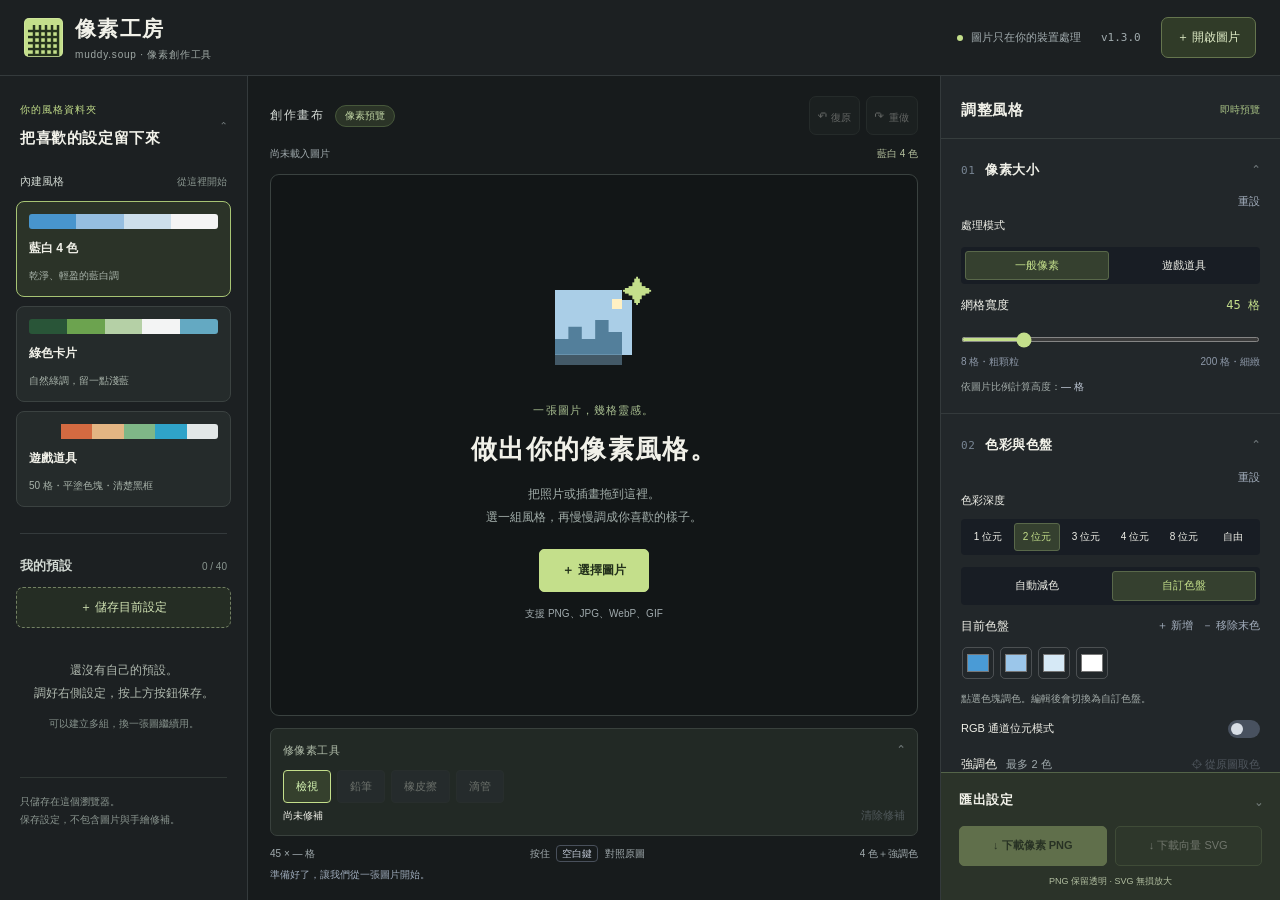
==== commit 691df9eb: "deploy: publish Pixel Studio v1.3.0 with release history" ====
--- a/index.html
+++ b/index.html
@@ -2,7 +2,7 @@
 <html lang="zh-TW">
 <head><meta charset="utf-8"><meta name="viewport" content="width=device-width,initial-scale=1"><meta name="author" content="muddy.soup"><meta name="theme-color" content="#171a20"><title>像素工房｜像素藝術轉換器</title><link rel="stylesheet" href="styles.css"><link rel="icon" href="data:image/svg+xml,%3Csvg xmlns='http://www.w3.org/2000/svg' viewBox='0 0 32 32'%3E%3Crect width='32' height='32' rx='6' fill='%23b9e580'/%3E%3Cpath d='M7 7h18v18H7zM7 13h18M7 19h18M13 7v18M19 7v18' fill='none' stroke='%2322301b' stroke-width='2'/%3E%3C/svg%3E"></head>
 <body>
-<header class="topbar"><a class="brand" href="./index.html"><span class="brand-icon" aria-hidden="true">▦</span><span>像素工房<small>muddy.soup · 像素創作工具</small></span></a><div class="header-actions"><span class="privacy"><i></i>圖片只在你的裝置處理</span><a class="version-link" href="./changelog.html" target="_blank" rel="noopener" title="v1.2.0 版本紀錄">v1.2.0</a><input id="fileInput" type="file" accept="image/png,image/jpeg,image/webp,image/gif,image/bmp,image/avif" hidden><button id="upload" class="upload-button header-upload">＋ 開啟圖片 <span id="filename">從裝置選擇</span></button></div></header>
+<header class="topbar"><a class="brand" href="./index.html"><span class="brand-icon" aria-hidden="true">▦</span><span>像素工房<small>muddy.soup · 像素創作工具</small></span></a><div class="header-actions"><span class="privacy"><i></i>圖片只在你的裝置處理</span><a class="version-link" href="./changelog.html" target="_blank" rel="noopener" title="v1.3.0 版本紀錄">v1.3.0</a><input id="fileInput" type="file" accept="image/png,image/jpeg,image/webp,image/gif,image/bmp,image/avif" hidden><button id="upload" class="upload-button header-upload">＋ 開啟圖片 <span id="filename">從裝置選擇</span></button></div></header>
 <main class="workspace"><aside class="preset-library" aria-label="風格與預設"><details id="presetDetails" open>
 <summary class="library-heading"><span><span class="eyebrow">你的風格資料夾</span><h2>把喜歡的設定留下來</h2></span><span class="disclosure" aria-hidden="true">⌄</span></summary>
 <div class="library-body"><div class="library-label">內建風格 <span>從這裡開始</span></div><div id="presets" class="presets"></div>
@@ -26,7 +26,17 @@
 </details></section><footer class="preview-footer"><span id="gridInfo">45 × — 格</span><span>按住 <kbd>空白鍵</kbd> 對照原圖</span><span id="colorInfo">4 色＋強調色</span></footer>
 <div id="status" class="status" role="status" aria-live="polite">準備好了，讓我們從一張圖片開始。</div>
 </section>
-<aside class="controls" aria-label="轉換設定"><div class="inspector-heading"><h2>調整風格</h2><span>即時預覽</span></div><div class="settings-scroll"><section class="control-section"><details id="pixelDetails" open><summary><span class="section-heading"><h2><span>01</span>像素大小</h2><span class="disclosure" aria-hidden="true">⌄</span></span></summary><div class="section-reset"><button class="reset" data-reset="pixel">重設</button></div><div class="label-line"><label for="width">網格寬度</label><output id="widthValue" for="width">45 格</output></div><input id="width" type="range" min="8" max="200" value="45"><div class="range-hints"><span>8 格・粗顆粒</span><span>200 格・細緻</span></div><p class="hint">依圖片比例計算高度：<strong id="heightValue">— 格</strong></p></details></section><section class="control-section"><details id="colorDetails" open><summary><span class="section-heading"><h2><span>02</span>色彩與色盤</h2><span class="disclosure" aria-hidden="true">⌄</span></span></summary><div class="section-reset"><button class="reset" data-reset="color">重設</button></div><label class="field-label">色彩深度</label><div id="bits" class="segmented bits" aria-label="色彩深度"><button data-bit="1">1 位元</button><button data-bit="2">2 位元</button><button data-bit="3">3 位元</button><button data-bit="4">4 位元</button><button data-bit="8">8 位元</button><button data-bit="free">自由</button></div><div id="freeRow" hidden><div class="label-line"><label for="count">色彩數量</label><output id="countValue">4 色</output></div><input id="count" type="range" min="2" max="256" value="4"></div><div class="segmented mode" id="modes"><button data-mode="auto">自動減色</button><button data-mode="custom">自訂色盤</button></div><div class="label-line"><label id="paletteLabel">目前色盤</label><span><button id="addColor" class="text-button">＋ 新增</button><button id="removeColor" class="text-button">－ 移除末色</button></span></div><div id="palette" class="palette" aria-labelledby="paletteLabel"></div><p class="hint">點選色塊調色。編輯後會切換為自訂色盤。</p><div class="toggle-line"><label for="rgb">RGB 通道位元模式</label><input id="rgb" type="checkbox" role="switch"></div><div id="rgbOptions" class="rgb-options" hidden><label>紅 <select id="redBits" aria-label="紅色通道位元"><option>1</option><option>2</option><option selected>3</option><option>4</option><option>5</option><option>6</option><option>7</option><option>8</option></select></label><label>綠 <select id="greenBits" aria-label="綠色通道位元"><option>1</option><option>2</option><option selected>3</option><option>4</option><option>5</option><option>6</option><option>7</option><option>8</option></select></label><label>藍 <select id="blueBits" aria-label="藍色通道位元"><option>1</option><option selected>2</option><option>3</option><option>4</option><option>5</option><option>6</option><option>7</option><option>8</option></select></label><p class="hint">改用固定 RGB 格點量化；強調色仍優先保留。下方顯示實際使用色彩。</p></div><div class="label-line accent-heading"><label>強調色 <small>最多 2 色</small></label><button id="eyedropper" class="text-button" disabled>⌖ 從原圖取色</button></div><div id="accents" class="accents"></div><p id="pickHint" class="hint">保留一點與眾不同。強調色不受減色數量限制。</p></details></section><div class="advanced-label">進一步調整</div><section class="control-section"><details id="adjustDetails"><summary><span class="section-heading"><h2><span>03</span>原圖調整</h2><span class="disclosure">⌄</span></span></summary><div class="label-line"><span class="hint">減色前套用至原圖</span><button class="reset" data-reset="adjust">重設</button></div><div class="label-line"><label for="brightness">亮度</label><output id="brightnessValue">0</output></div><input id="brightness" type="range" min="-100" max="100" value="0"><div class="label-line"><label for="contrast">對比</label><output id="contrastValue">0</output></div><input id="contrast" type="range" min="-100" max="100" value="0"><div class="label-line"><label for="saturation">飽和度</label><output id="saturationValue">0</output></div><input id="saturation" type="range" min="-100" max="100" value="0"></details></section><section class="control-section"><details id="detailDetails"><summary><span class="section-heading"><h2><span>04</span>細節處理</h2><span class="disclosure" aria-hidden="true">⌄</span></span></summary><div class="section-reset"><button class="reset" data-reset="detail">重設</button></div><div class="toggle-line"><label for="dither">抖色 <small>增加色彩層次</small></label><input id="dither" type="checkbox" role="switch"></div><select id="ditherMethod" aria-label="抖色方式" hidden><option value="floyd">佛洛伊德－史坦伯格</option><option value="bayer">拜耳有序抖色</option></select><div class="toggle-line"><label for="clean">移除孤立雜點</label><input id="clean" type="checkbox" role="switch"></div><div class="toggle-line"><label for="outline">像素描邊</label><div class="inline"><input id="outlineColor" type="color" value="#17202b" aria-label="描邊顏色"><input id="outline" type="checkbox" role="switch"></div></div><p class="hint compact">沿主體外緣與明顯色塊邊界描邊。</p><div class="toggle-line"><label for="grid">網格輔助線</label><div class="inline"><input id="gridColor" type="color" value="#667085" aria-label="網格顏色"><input id="grid" type="checkbox" role="switch"></div></div></details></section><section class="control-section"><details id="backgroundDetails"><summary><span class="section-heading"><h2><span>05</span>去除背景</h2><span class="disclosure" aria-hidden="true">⌄</span></span></summary>
+<aside class="controls" aria-label="轉換設定"><div class="inspector-heading"><h2>調整風格</h2><span>即時預覽</span></div><div class="settings-scroll"><section class="control-section"><details id="pixelDetails" open><summary><span class="section-heading"><h2><span>01</span>像素大小</h2><span class="disclosure" aria-hidden="true">⌄</span></span></summary><div class="section-reset"><button class="reset" data-reset="pixel">重設</button></div><label class="field-label">處理模式</label><div id="renderStyles" class="segmented mode" aria-label="處理模式"><button data-render-style="standard" aria-pressed="true">一般像素</button><button data-render-style="game" aria-pressed="false">遊戲道具</button></div><div class="label-line"><label for="width">網格寬度</label><output id="widthValue" for="width">45 格</output></div><input id="width" type="range" min="8" max="200" value="45"><div class="range-hints"><span>8 格・粗顆粒</span><span>200 格・細緻</span></div><p class="hint">依圖片比例計算高度：<strong id="heightValue">— 格</strong></p>
+<div id="gameOptions" class="game-options" hidden>
+<div class="label-line"><h3>遊戲道具調整</h3><button class="reset" data-reset="game">重設效果</button></div>
+<p class="hint">簡化色塊與陰影，保留主要形狀。先去背可得到清楚的主體外框。</p>
+<div class="label-line"><label for="propSimplify">色塊簡化</label><output id="propSimplifyValue">適中</output></div><input id="propSimplify" type="range" min="0" max="4" value="2">
+<div class="label-line"><label for="propShades">陰影層次</label><output id="propShadesValue">5 階</output></div><input id="propShades" type="range" min="2" max="8" value="5">
+<div class="label-line"><label for="propOutline">外框粗細</label><output id="propOutlineValue">1 格</output></div><input id="propOutline" type="range" min="0" max="2" value="1">
+<div class="label-line"><label for="propLines">內部線條</label><output id="propLinesValue">35</output></div><input id="propLines" type="range" min="0" max="100" value="35">
+<div class="toggle-line"><label for="propInk">輪廓顏色</label><input id="propInk" type="color" value="#252c2b"></div>
+<p id="gameImageHint" class="hint" role="status" hidden></p><p class="hint compact">內部線條越高，保留越多邊界；外框向內繪製，不改變透明範圍。色塊清理由上方控制；此模式暫停抖色、RGB 與舊版描邊。</p>
+</div></details></section><section class="control-section"><details id="colorDetails" open><summary><span class="section-heading"><h2><span>02</span>色彩與色盤</h2><span class="disclosure" aria-hidden="true">⌄</span></span></summary><div class="section-reset"><button class="reset" data-reset="color">重設</button></div><label class="field-label">色彩深度</label><div id="bits" class="segmented bits" aria-label="色彩深度"><button data-bit="1">1 位元</button><button data-bit="2">2 位元</button><button data-bit="3">3 位元</button><button data-bit="4">4 位元</button><button data-bit="8">8 位元</button><button data-bit="free">自由</button></div><div id="freeRow" hidden><div class="label-line"><label for="count">色彩數量</label><output id="countValue">4 色</output></div><input id="count" type="range" min="2" max="256" value="4"></div><div class="segmented mode" id="modes"><button data-mode="auto">自動減色</button><button data-mode="custom">自訂色盤</button></div><div class="label-line"><label id="paletteLabel">目前色盤</label><span><button id="addColor" class="text-button">＋ 新增</button><button id="removeColor" class="text-button">－ 移除末色</button></span></div><div id="palette" class="palette" aria-labelledby="paletteLabel"></div><p class="hint">點選色塊調色。編輯後會切換為自訂色盤。</p><div class="toggle-line"><label for="rgb">RGB 通道位元模式</label><input id="rgb" type="checkbox" role="switch"></div><div id="rgbOptions" class="rgb-options" hidden><label>紅 <select id="redBits" aria-label="紅色通道位元"><option>1</option><option>2</option><option selected>3</option><option>4</option><option>5</option><option>6</option><option>7</option><option>8</option></select></label><label>綠 <select id="greenBits" aria-label="綠色通道位元"><option>1</option><option>2</option><option selected>3</option><option>4</option><option>5</option><option>6</option><option>7</option><option>8</option></select></label><label>藍 <select id="blueBits" aria-label="藍色通道位元"><option>1</option><option selected>2</option><option>3</option><option>4</option><option>5</option><option>6</option><option>7</option><option>8</option></select></label><p class="hint">改用固定 RGB 格點量化；強調色仍優先保留。下方顯示實際使用色彩。</p></div><div class="label-line accent-heading"><label>強調色 <small>最多 2 色</small></label><button id="eyedropper" class="text-button" disabled>⌖ 從原圖取色</button></div><div id="accents" class="accents"></div><p id="pickHint" class="hint">保留一點與眾不同。強調色不受減色數量限制。</p></details></section><div class="advanced-label">進一步調整</div><section class="control-section"><details id="adjustDetails"><summary><span class="section-heading"><h2><span>03</span>原圖調整</h2><span class="disclosure">⌄</span></span></summary><div class="label-line"><span class="hint">減色前套用至原圖</span><button class="reset" data-reset="adjust">重設</button></div><div class="label-line"><label for="brightness">亮度</label><output id="brightnessValue">0</output></div><input id="brightness" type="range" min="-100" max="100" value="0"><div class="label-line"><label for="contrast">對比</label><output id="contrastValue">0</output></div><input id="contrast" type="range" min="-100" max="100" value="0"><div class="label-line"><label for="saturation">飽和度</label><output id="saturationValue">0</output></div><input id="saturation" type="range" min="-100" max="100" value="0"></details></section><section class="control-section"><details id="detailDetails"><summary><span class="section-heading"><h2><span>04</span>細節處理</h2><span class="disclosure" aria-hidden="true">⌄</span></span></summary><div class="section-reset"><button class="reset" data-reset="detail">重設</button></div><p id="gameDetailHint" class="hint" hidden>遊戲道具的色塊清理與線條請在「像素大小」調整；此處雜點清理、抖色、RGB 與描邊暫停使用。</p><div class="toggle-line"><label for="dither">抖色 <small>增加色彩層次</small></label><input id="dither" type="checkbox" role="switch"></div><select id="ditherMethod" aria-label="抖色方式" hidden><option value="floyd">佛洛伊德－史坦伯格</option><option value="bayer">拜耳有序抖色</option></select><div class="toggle-line"><label for="clean">移除孤立雜點</label><input id="clean" type="checkbox" role="switch"></div><div class="toggle-line"><label for="outline">像素描邊</label><div class="inline"><input id="outlineColor" type="color" value="#17202b" aria-label="描邊顏色"><input id="outline" type="checkbox" role="switch"></div></div><p class="hint compact">沿主體外緣與明顯色塊邊界描邊。</p><div class="toggle-line"><label for="grid">網格輔助線</label><div class="inline"><input id="gridColor" type="color" value="#667085" aria-label="網格顏色"><input id="grid" type="checkbox" role="switch"></div></div></details></section><section class="control-section"><details id="backgroundDetails"><summary><span class="section-heading"><h2><span>05</span>去除背景</h2><span class="disclosure" aria-hidden="true">⌄</span></span></summary>
 <div class="editor-tools"><button id="removeBackground" disabled>一鍵去背</button><button id="restoreBackground" disabled>還原背景</button></div>
 <div class="label-line"><label for="backgroundTolerance">色彩容差</label><output id="backgroundToleranceValue">24</output></div><input id="backgroundTolerance" type="range" min="0" max="100" value="24">
 <p class="hint">依邊緣主要顏色移除連通背景。容差越高，移除越多；適合單色或近似單色背景，主體若與背景同色可能一起移除。手動修補會保留。</p><p id="backgroundInfo" class="hint" role="status">尚未去背</p>
--- a/styles.css
+++ b/styles.css
@@ -107,7 +107,7 @@
 .editor-shelf details[open]>summary { margin-bottom:8px; }
 .editor-shelf .editor-tools { gap:6px; }
 .editor-tools button { font-size:11px; padding:7px 12px; border-radius:4px; }
-.editor-shelf .paint-palette { margin:6px 0 0; max-height:62px; padding:4px; gap:7px; }
+.editor-shelf .paint-palette { margin:6px 0 0; max-height:140px; padding:4px; gap:7px; }
 .editor-shelf .paint-swatch { width:26px; height:26px; min-width:26px; border-radius:3px; }
 .editor-shelf #brushInfo { margin:4px 0 0; font-size:10px; }
 .editor-shelf .label-line { font-size:10px; margin:4px 0 0; }
@@ -184,3 +184,9 @@
  .editor-shelf .paint-swatch { width:34px; height:34px; min-width:34px; }
  .preset-menu>summary { padding:3px 7px; min-height:30px; }
 }
+
+/* Game-prop controls live with the pixel mode and remain inside its disclosure. */
+.game-options { margin-top: 18px; padding-top: 16px; border-top: 1px solid var(--border, #343c36); }
+.game-options h3 { margin: 0; font-size: 12px; color: #d4e3b8; }
+.game-options input[type="range"] { margin-bottom: 12px; }
+.game-options input[type="color"] { width: 36px; height: 30px; }
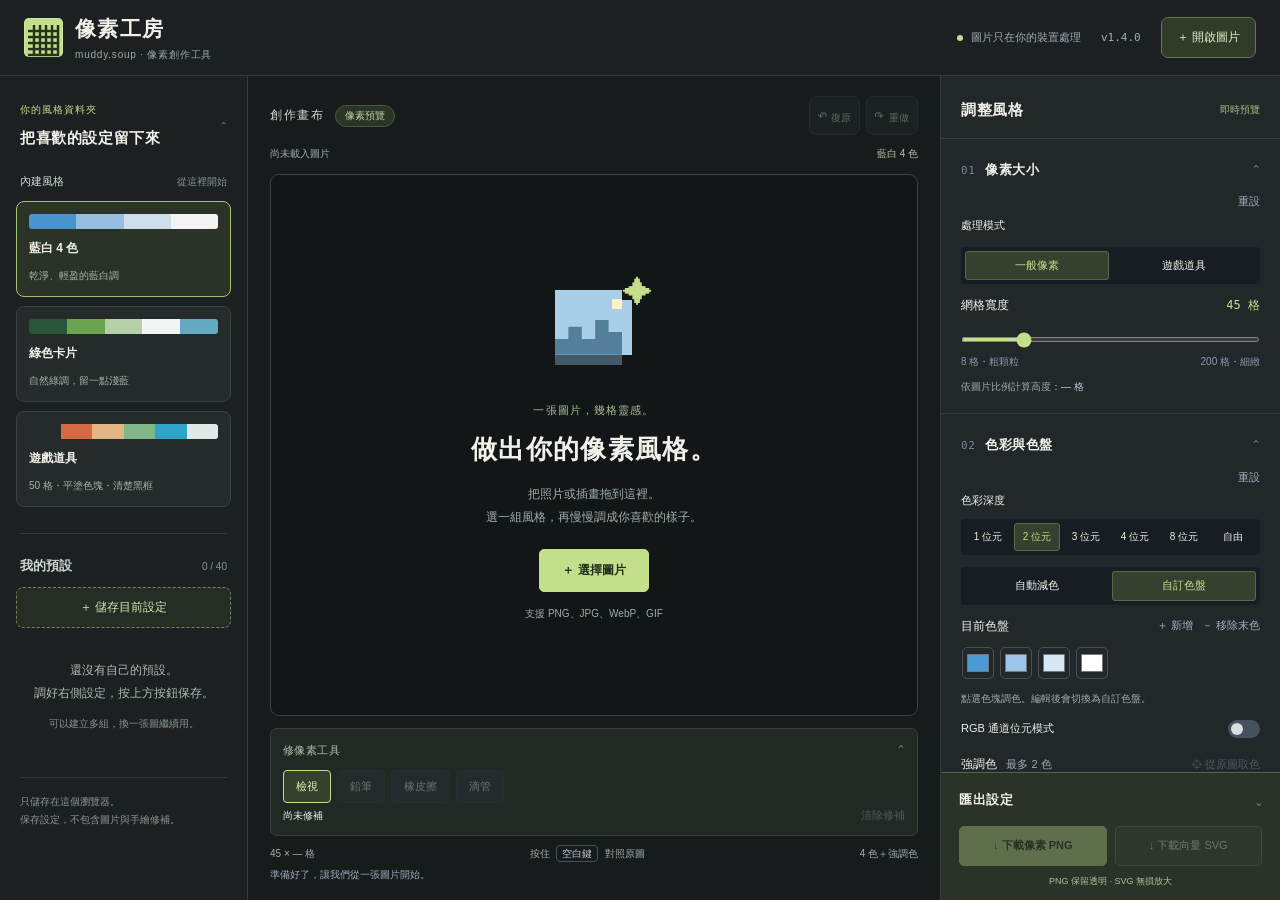
==== commit 7fb7c8e0: "deploy: publish Pixel Studio v1.4.0 with release history" ====
--- a/index.html
+++ b/index.html
@@ -2,7 +2,7 @@
 <html lang="zh-TW">
 <head><meta charset="utf-8"><meta name="viewport" content="width=device-width,initial-scale=1"><meta name="author" content="muddy.soup"><meta name="theme-color" content="#171a20"><title>像素工房｜像素藝術轉換器</title><link rel="stylesheet" href="styles.css"><link rel="icon" href="data:image/svg+xml,%3Csvg xmlns='http://www.w3.org/2000/svg' viewBox='0 0 32 32'%3E%3Crect width='32' height='32' rx='6' fill='%23b9e580'/%3E%3Cpath d='M7 7h18v18H7zM7 13h18M7 19h18M13 7v18M19 7v18' fill='none' stroke='%2322301b' stroke-width='2'/%3E%3C/svg%3E"></head>
 <body>
-<header class="topbar"><a class="brand" href="./index.html"><span class="brand-icon" aria-hidden="true">▦</span><span>像素工房<small>muddy.soup · 像素創作工具</small></span></a><div class="header-actions"><span class="privacy"><i></i>圖片只在你的裝置處理</span><a class="version-link" href="./changelog.html" target="_blank" rel="noopener" title="v1.3.0 版本紀錄">v1.3.0</a><input id="fileInput" type="file" accept="image/png,image/jpeg,image/webp,image/gif,image/bmp,image/avif" hidden><button id="upload" class="upload-button header-upload">＋ 開啟圖片 <span id="filename">從裝置選擇</span></button></div></header>
+<header class="topbar"><a class="brand" href="./index.html"><span class="brand-icon" aria-hidden="true">▦</span><span>像素工房<small>muddy.soup · 像素創作工具</small></span></a><div class="header-actions"><span class="privacy"><i></i>圖片只在你的裝置處理</span><a class="version-link" href="./changelog.html" target="_blank" rel="noopener" title="v1.4.0 版本紀錄">v1.4.0</a><input id="fileInput" type="file" accept="image/png,image/jpeg,image/webp,image/gif,image/bmp,image/avif" hidden><button id="upload" class="upload-button header-upload">＋ 開啟圖片 <span id="filename">從裝置選擇</span></button></div></header>
 <main class="workspace"><aside class="preset-library" aria-label="風格與預設"><details id="presetDetails" open>
 <summary class="library-heading"><span><span class="eyebrow">你的風格資料夾</span><h2>把喜歡的設定留下來</h2></span><span class="disclosure" aria-hidden="true">⌄</span></summary>
 <div class="library-body"><div class="library-label">內建風格 <span>從這裡開始</span></div><div id="presets" class="presets"></div>
@@ -33,9 +33,9 @@
 <div class="label-line"><label for="propSimplify">色塊簡化</label><output id="propSimplifyValue">適中</output></div><input id="propSimplify" type="range" min="0" max="4" value="2">
 <div class="label-line"><label for="propShades">陰影層次</label><output id="propShadesValue">5 階</output></div><input id="propShades" type="range" min="2" max="8" value="5">
 <div class="label-line"><label for="propOutline">外框粗細</label><output id="propOutlineValue">1 格</output></div><input id="propOutline" type="range" min="0" max="2" value="1">
-<div class="label-line"><label for="propLines">內部線條</label><output id="propLinesValue">35</output></div><input id="propLines" type="range" min="0" max="100" value="35">
+<div class="toggle-line"><label for="propSolid">連續實線 <small>補齊斜角、不透明外框</small></label><input id="propSolid" type="checkbox" role="switch" checked></div><div class="label-line"><label for="propLines">內部線條</label><output id="propLinesValue">35</output></div><input id="propLines" type="range" min="0" max="100" value="35">
 <div class="toggle-line"><label for="propInk">輪廓顏色</label><input id="propInk" type="color" value="#252c2b"></div>
-<p id="gameImageHint" class="hint" role="status" hidden></p><p class="hint compact">內部線條越高，保留越多邊界；外框向內繪製，不改變透明範圍。色塊清理由上方控制；此模式暫停抖色、RGB 與舊版描邊。</p>
+<p id="gameImageHint" class="hint" role="status" hidden></p><p class="hint compact">內部線條越高，保留越多邊界；實線外框向外補色；關閉實線則向內描邊、保留原透明度。色塊清理由上方控制；此模式暫停抖色、RGB 與舊版描邊。</p>
 </div></details></section><section class="control-section"><details id="colorDetails" open><summary><span class="section-heading"><h2><span>02</span>色彩與色盤</h2><span class="disclosure" aria-hidden="true">⌄</span></span></summary><div class="section-reset"><button class="reset" data-reset="color">重設</button></div><label class="field-label">色彩深度</label><div id="bits" class="segmented bits" aria-label="色彩深度"><button data-bit="1">1 位元</button><button data-bit="2">2 位元</button><button data-bit="3">3 位元</button><button data-bit="4">4 位元</button><button data-bit="8">8 位元</button><button data-bit="free">自由</button></div><div id="freeRow" hidden><div class="label-line"><label for="count">色彩數量</label><output id="countValue">4 色</output></div><input id="count" type="range" min="2" max="256" value="4"></div><div class="segmented mode" id="modes"><button data-mode="auto">自動減色</button><button data-mode="custom">自訂色盤</button></div><div class="label-line"><label id="paletteLabel">目前色盤</label><span><button id="addColor" class="text-button">＋ 新增</button><button id="removeColor" class="text-button">－ 移除末色</button></span></div><div id="palette" class="palette" aria-labelledby="paletteLabel"></div><p class="hint">點選色塊調色。編輯後會切換為自訂色盤。</p><div class="toggle-line"><label for="rgb">RGB 通道位元模式</label><input id="rgb" type="checkbox" role="switch"></div><div id="rgbOptions" class="rgb-options" hidden><label>紅 <select id="redBits" aria-label="紅色通道位元"><option>1</option><option>2</option><option selected>3</option><option>4</option><option>5</option><option>6</option><option>7</option><option>8</option></select></label><label>綠 <select id="greenBits" aria-label="綠色通道位元"><option>1</option><option>2</option><option selected>3</option><option>4</option><option>5</option><option>6</option><option>7</option><option>8</option></select></label><label>藍 <select id="blueBits" aria-label="藍色通道位元"><option>1</option><option selected>2</option><option>3</option><option>4</option><option>5</option><option>6</option><option>7</option><option>8</option></select></label><p class="hint">改用固定 RGB 格點量化；強調色仍優先保留。下方顯示實際使用色彩。</p></div><div class="label-line accent-heading"><label>強調色 <small>最多 2 色</small></label><button id="eyedropper" class="text-button" disabled>⌖ 從原圖取色</button></div><div id="accents" class="accents"></div><p id="pickHint" class="hint">保留一點與眾不同。強調色不受減色數量限制。</p></details></section><div class="advanced-label">進一步調整</div><section class="control-section"><details id="adjustDetails"><summary><span class="section-heading"><h2><span>03</span>原圖調整</h2><span class="disclosure">⌄</span></span></summary><div class="label-line"><span class="hint">減色前套用至原圖</span><button class="reset" data-reset="adjust">重設</button></div><div class="label-line"><label for="brightness">亮度</label><output id="brightnessValue">0</output></div><input id="brightness" type="range" min="-100" max="100" value="0"><div class="label-line"><label for="contrast">對比</label><output id="contrastValue">0</output></div><input id="contrast" type="range" min="-100" max="100" value="0"><div class="label-line"><label for="saturation">飽和度</label><output id="saturationValue">0</output></div><input id="saturation" type="range" min="-100" max="100" value="0"></details></section><section class="control-section"><details id="detailDetails"><summary><span class="section-heading"><h2><span>04</span>細節處理</h2><span class="disclosure" aria-hidden="true">⌄</span></span></summary><div class="section-reset"><button class="reset" data-reset="detail">重設</button></div><p id="gameDetailHint" class="hint" hidden>遊戲道具的色塊清理與線條請在「像素大小」調整；此處雜點清理、抖色、RGB 與描邊暫停使用。</p><div class="toggle-line"><label for="dither">抖色 <small>增加色彩層次</small></label><input id="dither" type="checkbox" role="switch"></div><select id="ditherMethod" aria-label="抖色方式" hidden><option value="floyd">佛洛伊德－史坦伯格</option><option value="bayer">拜耳有序抖色</option></select><div class="toggle-line"><label for="clean">移除孤立雜點</label><input id="clean" type="checkbox" role="switch"></div><div class="toggle-line"><label for="outline">像素描邊</label><div class="inline"><input id="outlineColor" type="color" value="#17202b" aria-label="描邊顏色"><input id="outline" type="checkbox" role="switch"></div></div><p class="hint compact">沿主體外緣與明顯色塊邊界描邊。</p><div class="toggle-line"><label for="grid">網格輔助線</label><div class="inline"><input id="gridColor" type="color" value="#667085" aria-label="網格顏色"><input id="grid" type="checkbox" role="switch"></div></div></details></section><section class="control-section"><details id="backgroundDetails"><summary><span class="section-heading"><h2><span>05</span>去除背景</h2><span class="disclosure" aria-hidden="true">⌄</span></span></summary>
 <div class="editor-tools"><button id="removeBackground" disabled>一鍵去背</button><button id="restoreBackground" disabled>還原背景</button></div>
 <div class="label-line"><label for="backgroundTolerance">色彩容差</label><output id="backgroundToleranceValue">24</output></div><input id="backgroundTolerance" type="range" min="0" max="100" value="24">
